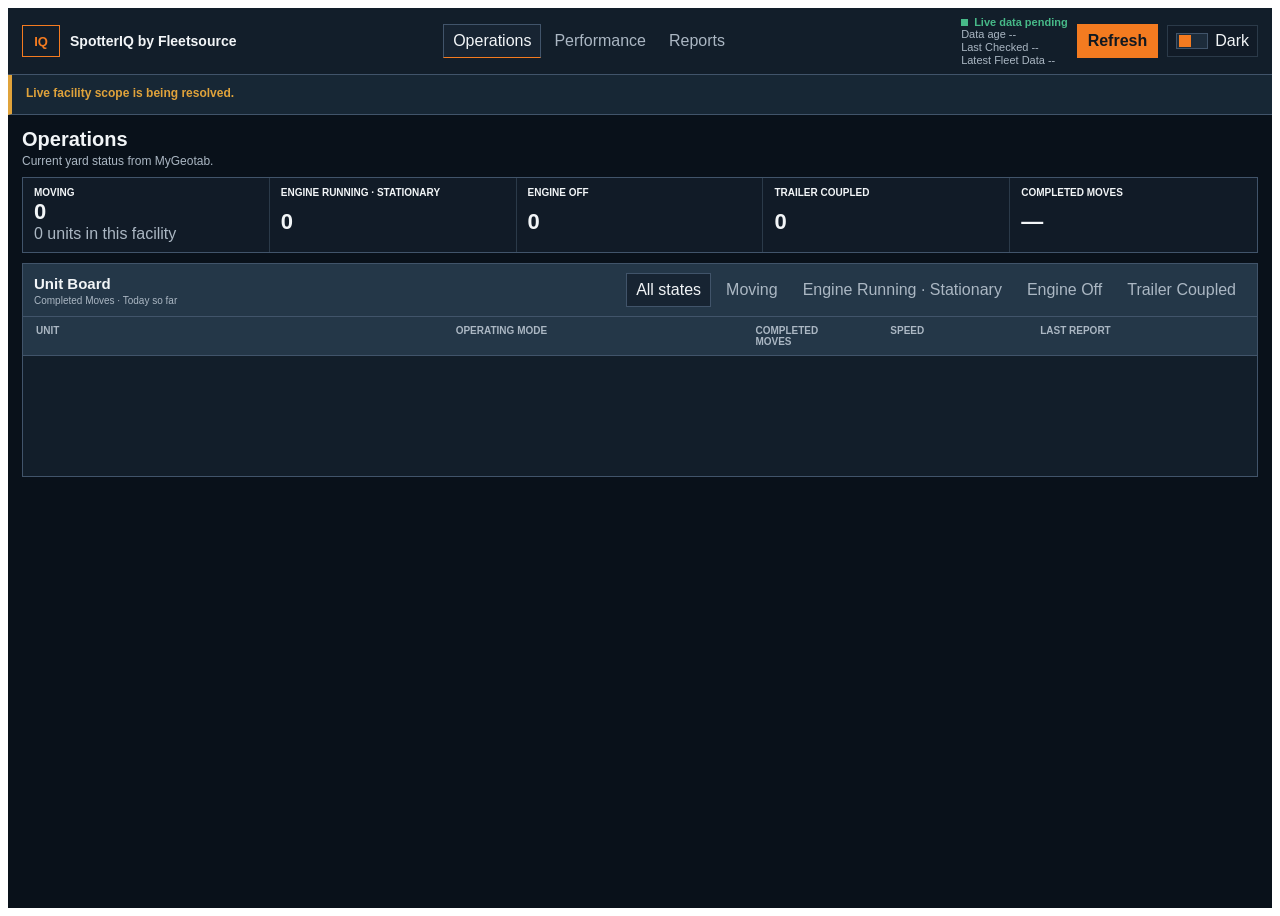
==== indexwo1.html @ 18ecf7e9 "Remove completed compact audit; restore known-good runtime; source 67fa764e5de5a6b7d446ff5fc09381beb" ====
<!DOCTYPE html>
<html lang="en">
<head>
  <meta charset="UTF-8">
  <meta name="viewport" content="width=device-width, initial-scale=1.0">
  <title>SpotterIQ by Fleetsource</title>
  <link rel="stylesheet" href="styles.css?v=4.0.0-report-range1">
</head>
<body>
  <div class="siq-app" data-theme="dark">
    <a class="siq-skip-link" href="#siq-main">Skip to main content</a>

    <header class="siq-workspace-header">
      <div class="siq-command-bar" aria-label="SpotterIQ workspace command bar">
        <div class="siq-brand-block">
          <div class="siq-brand-mark" aria-hidden="true">IQ</div>
          <div class="siq-brand-copy">
            <div class="siq-brand-name">SpotterIQ by Fleetsource</div>
            <div class="siq-brand-context" id="siq-brand-context" hidden>
              <span id="siq-brand-customer-name"></span>
              <span aria-hidden="true">/</span>
              <span id="siq-brand-facility-name"></span>
            </div>
          </div>
        </div>

        <nav class="siq-primary-nav" aria-label="Primary modules">
          <button class="siq-nav-button siq-nav-button--active" type="button" data-module="operations" aria-current="page">Operations</button>
          <button class="siq-nav-button" type="button" data-module="performance">Performance</button>
          <button class="siq-nav-button" type="button" data-module="reports">Reports</button>
          <button class="siq-nav-button siq-nav-button--secondary" type="button" data-module="settings" id="siq-settings-button" hidden>Settings</button>
        </nav>

        <div class="siq-command-actions" aria-label="Fleet freshness and display controls">
          <div class="siq-refresh-cluster">
            <div>
              <div class="siq-refresh-status" id="siq-refresh-status">
                <span class="siq-live-dot" aria-hidden="true"></span>
                <span id="siq-live-label">LIVE fixture</span>
              </div>
              <div class="siq-refresh-meta">
                <span id="siq-data-age">Data age 22s</span>
                <span id="siq-last-checked">Checked 14:16</span>
                <span id="siq-latest-fleet-data">Latest Fleet Data --</span>
              </div>
            </div>
            <button class="siq-button siq-button--primary" type="button" id="siq-refresh-button">Refresh</button>
          </div>

          <button class="siq-theme-toggle" type="button" id="siq-theme-toggle" aria-label="Switch to light theme" aria-pressed="false">
            <span class="siq-theme-toggle__track" aria-hidden="true">
              <span class="siq-theme-toggle__thumb"></span>
            </span>
            <span id="siq-theme-label">Dark</span>
          </button>
        </div>
      </div>

      <section class="siq-fixture-preview" aria-labelledby="siq-fixture-preview-title">
        <div class="siq-fixture-preview__heading">
          <h2 id="siq-fixture-preview-title">Fixture Preview</h2>
          <span>Role and authorization simulation</span>
        </div>
        <div class="siq-access-controls">
          <div class="siq-field siq-field--compact">
            <label for="siq-user-selector">Preview User</label>
            <select id="siq-user-selector" name="previewUser"></select>
          </div>
          <div class="siq-field siq-field--compact" id="siq-customer-selector-wrap" hidden>
            <label for="siq-customer-selector">Customer</label>
            <select id="siq-customer-selector" name="customer"></select>
          </div>
          <div class="siq-field siq-field--compact" id="siq-facility-selector-wrap" hidden>
            <label for="siq-facility-selector">Facility</label>
            <select id="siq-facility-selector" name="facility"></select>
          </div>
          <div class="siq-preview-readonly" id="siq-preview-facility-wrap" hidden>
            <span>Facility</span>
            <strong id="siq-preview-facility-name"></strong>
          </div>
        </div>
      </section>

      <section class="siq-live-scope-controls" id="siq-live-scope-controls" aria-label="SpotterIQ facility scope" hidden>
        <div class="siq-field siq-field--compact" id="siq-live-customer-selector-wrap" hidden>
          <label for="siq-live-customer-selector">Customer</label>
          <select id="siq-live-customer-selector" name="liveCustomer"></select>
        </div>
        <div class="siq-field siq-field--compact" id="siq-live-facility-selector-wrap" hidden>
          <label for="siq-live-facility-selector">Facility</label>
          <select id="siq-live-facility-selector" name="liveFacility"></select>
        </div>
        <p id="siq-live-scope-status" role="status" aria-live="polite"></p>
      </section>

      <section class="siq-facility-context-bar" id="siq-facility-context-bar" aria-labelledby="siq-facility-context-title" hidden>
        <h2 class="siq-visually-hidden" id="siq-facility-context-title">Active facility context</h2>
        <dl class="siq-facility-context-list">
          <div>
            <dt>Customer</dt>
            <dd id="siq-customer-name"></dd>
          </div>
          <div>
            <dt>Facility</dt>
            <dd id="siq-facility-name"></dd>
          </div>
          <div class="siq-facility-context-list__shift">
            <dt>Active Shift</dt>
            <dd>
              <span id="siq-shift-label"></span>
              <span class="siq-facility-context-list__detail" id="siq-shift-range"></span>
            </dd>
          </div>
          <div>
            <dt>Timezone</dt>
            <dd id="siq-context-timezone"></dd>
          </div>
          <div>
            <dt>Authorized Units</dt>
            <dd id="siq-authorized-unit-count"></dd>
          </div>
        </dl>
      </section>

      <div class="siq-facility-context-error" id="siq-facility-context-error" role="status" aria-live="polite" hidden></div>
    </header>

    <main class="siq-main" id="siq-main">
      <section class="siq-module siq-module--active" id="siq-module-operations" data-module-panel="operations" aria-labelledby="siq-operations-title">
        <div class="siq-module-heading">
          <div>
            <h1 class="siq-screen-title" id="siq-operations-title">Operations</h1>
            <p class="siq-screen-note">Current yard status from MyGeotab.</p>
          </div>
          <button class="siq-button" type="button" id="siq-simulate-button">Simulate New Telemetry</button>
        </div>

        <section class="siq-kpi-strip" id="siq-kpi-strip" aria-label="Operations summary">
          <div class="siq-kpi">
            <span class="siq-kpi__label">Moving</span>
            <span class="siq-kpi__value" id="siq-kpi-moving-value">0</span>
            <span class="siq-kpi__detail" id="siq-kpi-unit-detail">0 units in this facility</span>
          </div>
          <div class="siq-kpi">
            <span class="siq-kpi__label">Engine Running · Stationary</span>
            <span class="siq-kpi__value" id="siq-kpi-idling-value">0</span>
          </div>
          <div class="siq-kpi">
            <span class="siq-kpi__label">Engine Off</span>
            <span class="siq-kpi__value" id="siq-kpi-off-value">0</span>
          </div>
          <div class="siq-kpi">
            <span class="siq-kpi__label">Trailer Coupled</span>
            <span class="siq-kpi__value" id="siq-kpi-coupled-value">0</span>
          </div>
          <div class="siq-kpi">
            <span class="siq-kpi__label">Completed Moves</span>
            <span class="siq-kpi__value" id="siq-kpi-completed-value">—</span>
          </div>
        </section>

        <div class="siq-operations-layout">
          <section class="siq-unit-board" aria-labelledby="siq-unit-board-title">
            <div class="siq-board-toolbar">
              <div>
                <h2 class="siq-section-title" id="siq-unit-board-title">Unit Board</h2>
                <span class="siq-board-window" id="siq-operations-window-label">Completed Moves · Today so far</span>
              </div>
              <div class="siq-board-filters" role="group" aria-label="Unit board filters">
                <button class="siq-filter-button siq-filter-button--active" type="button" data-board-filter="all" aria-pressed="true">All states</button>
                <button class="siq-filter-button" type="button" data-board-filter="moving" aria-pressed="false">Moving</button>
                <button class="siq-filter-button" type="button" data-board-filter="idling" aria-pressed="false">Engine Running · Stationary</button>
                <button class="siq-filter-button" type="button" data-board-filter="off" aria-pressed="false">Engine Off</button>
                <button class="siq-filter-button" type="button" data-board-filter="coupled" aria-pressed="false">Trailer Coupled</button>
              </div>
            </div>

            <div class="siq-board-grid" role="table" aria-label="SpotterIQ unit board">
              <div class="siq-board-head" role="row">
                <div role="columnheader">Unit</div>
                <div role="columnheader">Operating Mode</div>
                <div role="columnheader"><span>Completed</span><span>Moves</span></div>
                <div role="columnheader">Speed</div>
                <div role="columnheader">Last Report</div>
              </div>
              <div class="siq-board-body" id="siq-unit-board-body"></div>
            </div>
          </section>

          <aside class="siq-detail-drawer" id="siq-detail-drawer" aria-labelledby="siq-detail-title">
            <div class="siq-detail-drawer__header">
              <span class="siq-selection-marker" aria-hidden="true"></span>
              <div class="siq-detail-drawer__heading">
                <div class="siq-context-label">Unit detail</div>
                <h2 class="siq-detail-title" id="siq-detail-title">Select a unit</h2>
              </div>
              <button class="siq-icon-button" type="button" id="siq-drawer-close" aria-label="Close unit details">x</button>
            </div>
            <div class="siq-detail-content" id="siq-detail-content">
              <p class="siq-empty-detail">Choose a row to inspect current unit state and available activity.</p>
            </div>
          </aside>
        </div>
      </section>

      <section class="siq-module" id="siq-module-performance" data-module-panel="performance" aria-labelledby="siq-performance-title">
        <div class="siq-module-heading">
          <div>
            <h1 class="siq-screen-title" id="siq-performance-title">Performance</h1>
            <p class="siq-screen-note">Operational scorecard and shift-closeout workspace using fixture metrics only.</p>
          </div>
          <span class="siq-demo-flag">Demo content</span>
        </div>

        <form class="siq-scope-bar siq-performance-scope-bar" id="siq-performance-scope-form">
          <div class="siq-field siq-analysis-field">
            <label for="siq-performance-date-range">Date Range</label>
            <select id="siq-performance-date-range" name="dateRange"></select>
            <span class="siq-field-note">Overall reporting period</span>
          </div>
          <div class="siq-field siq-field--shift siq-analysis-field">
            <label for="siq-performance-shift">Shift</label>
            <select id="siq-performance-shift" name="shift"></select>
            <span class="siq-field-note" id="siq-performance-shift-detail">Filters activity within the period</span>
          </div>
          <div class="siq-field siq-analysis-field">
            <label for="siq-performance-compare">Compare To</label>
            <select id="siq-performance-compare" name="compare"></select>
            <span class="siq-field-note">Comparison baseline</span>
          </div>
          <div class="siq-timezone-block siq-analysis-field">
            <span class="siq-analysis-label">Timezone</span>
            <strong class="siq-readonly-value" id="siq-performance-timezone">America/New_York</strong>
            <span class="siq-field-note">Fixture facility setting</span>
          </div>
          <div class="siq-scope-actions siq-analysis-actions">
            <span aria-hidden="true"></span>
            <div class="siq-analysis-actions__buttons">
              <button class="siq-button siq-button--primary" type="submit">Apply</button>
              <button class="siq-button" type="reset">Reset</button>
              <button class="siq-button" type="button" id="siq-performance-export">Export</button>
            </div>
            <span aria-hidden="true"></span>
          </div>
          <div class="siq-custom-range siq-analysis-custom-range" id="siq-performance-custom-range" hidden>
            <div class="siq-field">
              <label for="siq-performance-start-date">Start Date</label>
              <input type="date" id="siq-performance-start-date" name="startDate">
            </div>
            <div class="siq-field">
              <label for="siq-performance-start-time">Start Time</label>
              <input type="time" id="siq-performance-start-time" name="startTime">
            </div>
            <div class="siq-field">
              <label for="siq-performance-end-date">End Date</label>
              <input type="date" id="siq-performance-end-date" name="endDate">
            </div>
            <div class="siq-field">
              <label for="siq-performance-end-time">End Time</label>
              <input type="time" id="siq-performance-end-time" name="endTime">
            </div>
          </div>
        </form>
        <p class="siq-status-message" id="siq-performance-status" aria-live="polite"></p>

        <section class="siq-summary-band siq-facility-summary" id="siq-performance-summary-band" aria-labelledby="siq-shift-summary-title">
          <div class="siq-summary-band__heading">
            <span class="siq-context-label">Facility result</span>
            <h2 class="siq-section-title" id="siq-shift-summary-title">Facility Performance Summary</h2>
            <span class="siq-summary-scope" id="siq-performance-scope-label">Today / Demo Shift A</span>
          </div>
          <div class="siq-summary-metrics" id="siq-summary-metrics"></div>
        </section>
        <p class="siq-summary-notice" id="siq-summary-data-notice" role="status" aria-live="polite" hidden></p>

        <div class="siq-performance-layout" id="siq-performance-layout">
          <section class="siq-performance-ranking" aria-labelledby="siq-unit-ranking-title">
            <div class="siq-section-heading">
              <div>
                <span class="siq-context-label">Fleet comparison</span>
                <h2 class="siq-section-title" id="siq-unit-ranking-title">Unit Performance Ranking</h2>
                <p class="siq-screen-note" id="siq-unit-ranking-context">Attention first / Productive Utilization descending</p>
              </div>
              <span class="siq-section-count" id="siq-scorecard-count">0 authorized fixture units</span>
            </div>
            <div class="siq-performance-table-scroll" tabindex="0" aria-label="Scrollable unit performance ranking">
              <table class="siq-performance-ranking-table">
                <colgroup>
                  <col class="siq-ranking-col--unit">
                  <col class="siq-ranking-col--role">
                  <col class="siq-ranking-col--engine-hours">
                  <col class="siq-ranking-col--completed-moves">
                  <col class="siq-ranking-col--moves-per-hour">
                  <col class="siq-ranking-col--utilization">
                  <col class="siq-ranking-col--idle">
                  <col class="siq-ranking-col--fuel">
                  <col class="siq-ranking-col--top-speed">
                  <col class="siq-ranking-col--time-over-limit">
                  <col class="siq-ranking-col--attention">
                </colgroup>
                <thead>
                  <tr>
                    <th class="siq-ranking-heading--text" scope="col" data-sort-column="unit"><button type="button" data-performance-sort="unit">Unit</button></th>
                    <th class="siq-ranking-heading--text" scope="col" data-sort-column="role"><button type="button" data-performance-sort="role">Role</button></th>
                    <th class="siq-ranking-heading--numeric" scope="col" data-sort-column="engineHours"><button type="button" data-performance-sort="engineHours">Engine Hours</button></th>
                    <th class="siq-ranking-heading--numeric" scope="col" data-sort-column="completedMoves"><button type="button" data-performance-sort="completedMoves">Completed Moves</button></th>
                    <th class="siq-ranking-heading--numeric" scope="col" data-sort-column="movesPerEngineHour"><button type="button" data-performance-sort="movesPerEngineHour">Moves / Engine Hour</button></th>
                    <th class="siq-ranking-heading--numeric" scope="col" data-sort-column="productiveUtilization"><button type="button" data-performance-sort="productiveUtilization">Productive Utilization</button></th>
                    <th class="siq-ranking-heading--numeric" scope="col" data-sort-column="idleTime"><button type="button" data-performance-sort="idleTime">Idle Time</button></th>
                    <th class="siq-ranking-heading--numeric" scope="col" data-sort-column="fuelPerMove"><button type="button" data-performance-sort="fuelPerMove">Fuel / Move</button></th>
                    <th class="siq-ranking-heading--numeric" scope="col" data-sort-column="topSpeed"><button type="button" data-performance-sort="topSpeed">Top Speed</button></th>
                    <th class="siq-ranking-heading--numeric" scope="col" data-sort-column="timeOverLimit"><button type="button" data-performance-sort="timeOverLimit">Time Over Limit</button></th>
                    <th class="siq-ranking-heading--text" scope="col" data-sort-column="attention" aria-sort="descending"><button type="button" data-performance-sort="attention">Attention</button></th>
                  </tr>
                </thead>
                <tbody id="siq-performance-score-body"></tbody>
              </table>
            </div>
          </section>

          <section class="siq-performance-detail" id="siq-performance-detail" aria-labelledby="siq-performance-detail-title">
            <div class="siq-performance-detail__header">
              <span class="siq-selection-marker" aria-hidden="true"></span>
              <div>
                <div class="siq-context-label">Unit Analysis</div>
                <h2 class="siq-detail-title" id="siq-performance-detail-title">Select a unit</h2>
                <p class="siq-performance-detail__scope" id="siq-performance-detail-scope">Select an authorized unit</p>
                <div class="siq-performance-capabilities" id="siq-performance-detail-availability" aria-label="Performance capability availability"></div>
              </div>
            </div>
            <div class="siq-performance-detail__body" id="siq-performance-detail-content">
              <div class="siq-selected-analysis-upper">
                <section class="siq-analysis-panel siq-time-distribution" aria-labelledby="siq-time-distribution-title">
                  <div class="siq-analysis-panel__heading">
                    <div>
                      <span class="siq-context-label">Operating composition</span>
                      <h3 class="siq-mini-title" id="siq-time-distribution-title">Time Distribution</h3>
                    </div>
                  </div>
                  <div class="siq-donut-layout">
                    <div class="siq-donut-chart" id="siq-performance-donut-chart"></div>
                    <div class="siq-donut-legend" id="siq-performance-donut-legend"></div>
                  </div>
                  <p class="siq-chart-summary" id="siq-performance-donut-summary"></p>
                </section>

                <section class="siq-analysis-panel" aria-labelledby="siq-unit-facility-title">
                  <div class="siq-analysis-panel__heading">
                    <div>
                      <span class="siq-context-label">Unit context</span>
                      <h3 class="siq-mini-title" id="siq-unit-facility-title">Unit vs Facility</h3>
                    </div>
                  </div>
                  <div class="siq-unit-comparison" id="siq-unit-facility-comparison"></div>
                </section>
              </div>

              <section class="siq-analysis-panel siq-findings-panel" aria-labelledby="siq-observations-title">
                <div class="siq-analysis-panel__heading">
                  <div>
                    <span class="siq-context-label">Deterministic findings</span>
                    <h3 class="siq-mini-title" id="siq-observations-title">Operational Observations and Exceptions</h3>
                  </div>
                </div>
                <div class="siq-observation-groups" id="siq-performance-observations"></div>
              </section>

              <section class="siq-analysis-panel siq-trend-panel" aria-labelledby="siq-performance-trend-title">
                <div class="siq-analysis-panel__heading siq-trend-heading">
                  <div>
                    <span class="siq-context-label">Change over time</span>
                    <h3 class="siq-mini-title" id="siq-performance-trend-title">Performance Trend</h3>
                  </div>
                  <div class="siq-field siq-field--compact siq-trend-selector">
                    <label for="siq-performance-trend-metric">Metric</label>
                    <select id="siq-performance-trend-metric">
                      <option value="movesPerEngineHour">Moves / Engine Hour</option>
                      <option value="productiveUtilization">Productive Utilization</option>
                      <option value="fuelPerMove">Fuel / Move</option>
                      <option value="idleTime">Idle Time</option>
                      <option value="timeOverLimit">Time Over Speed Limit</option>
                      <option value="engineHours">Engine Hours per Period</option>
                    </select>
                  </div>
                </div>
                <div class="siq-trend-chart" id="siq-performance-trend-chart"></div>
                <p class="siq-chart-summary" id="siq-performance-trend-summary"></p>
              </section>
            </div>
          </section>
        </div>
      </section>

      <section class="siq-module" id="siq-module-reports" data-module-panel="reports" aria-labelledby="siq-reports-title">
        <div class="siq-module-heading">
          <div>
            <h1 class="siq-screen-title" id="siq-reports-title">Reports</h1>
            <p class="siq-screen-note">Choose a report and scope, then review the fixture preview.</p>
          </div>
          <span class="siq-demo-flag">Demo content</span>
        </div>

        <form class="siq-report-command-bar" id="siq-report-form" aria-label="Report commands">
          <div class="siq-report-command-field siq-report-command-field--report">
            <label for="siq-report-selector">Report</label>
            <select id="siq-report-selector" name="report"></select>
          </div>

          <div class="siq-report-command-field">
            <label for="siq-report-date-range">Date Range</label>
            <select id="siq-report-date-range" name="dateRange"></select>
          </div>

          <div class="siq-report-command-field">
            <label for="siq-report-shift">Shift</label>
            <select id="siq-report-shift" name="shift"></select>
            <span id="siq-report-shift-detail" hidden></span>
          </div>

          <div class="siq-report-command-field">
            <label for="siq-report-unit-mode">Units</label>
            <select id="siq-report-unit-mode" name="unitMode">
              <option value="all" selected>All Authorized Units</option>
              <option value="selected">Selected Units</option>
            </select>
          </div>

          <div class="siq-report-command-field">
            <label for="siq-report-format">Format</label>
            <select id="siq-report-format" name="outputFormat"></select>
          </div>

          <div class="siq-report-command-action">
            <button class="siq-button siq-button--primary" type="button" id="siq-generate-report">Generate Report</button>
          </div>

          <div class="siq-custom-range siq-custom-range--report" id="siq-report-custom-range" hidden>
            <div class="siq-field">
              <label for="siq-report-start-date">Start Date</label>
              <input type="date" id="siq-report-start-date" name="startDate">
            </div>
            <div class="siq-field">
              <label for="siq-report-start-time">Start Time</label>
              <input type="time" id="siq-report-start-time" name="startTime">
            </div>
            <div class="siq-field">
              <label for="siq-report-end-date">End Date</label>
              <input type="date" id="siq-report-end-date" name="endDate">
            </div>
            <div class="siq-field">
              <label for="siq-report-end-time">End Time</label>
              <input type="time" id="siq-report-end-time" name="endTime">
            </div>
          </div>

          <fieldset class="siq-unit-choices" id="siq-report-unit-choices" hidden>
            <legend>Selected fixture units</legend>
          </fieldset>

          <div class="siq-report-command-field siq-report-command-field--comparison"
            id="siq-report-comparison-wrap">
            <label for="siq-report-comparison">Comparison</label>
            <select id="siq-report-comparison" name="comparison"></select>
          </div>
        </form>

        <p class="siq-report-description" id="siq-report-description"></p>

        <div class="siq-report-scope-line" aria-label="Current report scope">
          <span class="siq-context-label">Scope</span>
          <strong id="siq-report-scope-summary"></strong>
        </div>

        <details class="siq-report-scope-details" id="siq-report-scope-details">
          <summary>Scope details</summary>
          <dl class="siq-scope-preview" id="siq-scope-preview">
            <div><dt>Customer</dt><dd id="siq-preview-customer"></dd></div>
            <div><dt>Facility</dt><dd id="siq-preview-facility"></dd></div>
            <div><dt>Timezone</dt><dd id="siq-preview-timezone"></dd></div>
            <div><dt>Exact Start</dt><dd id="siq-preview-start"></dd></div>
            <div><dt>Exact End</dt><dd id="siq-preview-end"></dd></div>
            <div><dt>Shift Hours</dt><dd id="siq-preview-shift-hours"></dd></div>
            <div><dt>Crosses Midnight</dt><dd id="siq-preview-overnight"></dd></div>
            <div><dt>Authorized Units</dt><dd id="siq-preview-units"></dd></div>
            <div><dt>Output Format</dt><dd id="siq-preview-format"></dd></div>
            <div id="siq-preview-comparison-row"><dt>Comparison</dt><dd id="siq-preview-comparison"></dd></div>
          </dl>
        </details>

        <section class="siq-report-preview siq-report-full-preview"
          id="siq-report-preview"
          data-report-preview="full-width"
          aria-label="Selected report preview"></section>

        <p class="siq-status-message siq-report-status"
          id="siq-report-status"
          aria-live="polite"
          hidden></p>
      </section>

      <section class="siq-module" id="siq-module-settings" data-module-panel="settings" aria-labelledby="siq-settings-title">
        <div class="siq-module-heading">
          <div>
            <h1 class="siq-screen-title" id="siq-settings-title">Settings</h1>
            <p class="siq-screen-note">Administrator-only placeholder. Configuration editing remains deferred.</p>
          </div>
          <span class="siq-demo-flag">Placeholder</span>
        </div>
        <section class="siq-settings-placeholder" aria-label="Settings placeholder">
          <h2 class="siq-section-title">Facility Configuration</h2>
          <p class="siq-screen-note">Customer, facility, enrollment, thresholds, diagnostics, and report-branding editing are not active in this fixture session.</p>
        </section>
      </section>
    </main>
  </div>

  <script src="core/runtime-data-boundary.js"></script>
  <script src="core/configuration.js"></script>
  <script src="core/addin-identity.js"></script>
  <script src="core/diagnostic-channels.js"></script>
  <script src="core/engine-hours-report.js?v=4.0.0-calculated-meter1"></script>
  <script src="core/asset-identity.js"></script>
  <script src="core/asset-assignments.js"></script>
  <script src="core/historical-entitlement.js"></script>
  <script src="core/speed-evidence.js?v=4.0.0-towing1"></script>
  <script src="core/driver-attribution.js?v=4.0.0-driver-session1"></script>
  <script src="core/management-reports.js?v=4.0.0-towing1"></script>
  <script src="core/powertrain-faults.js"></script>
  <script src="core/group-reconciliation.js"></script>
  <script src="core/engine-hours.js"></script>
  <script src="core/usage-billing.js"></script>
  <script src="core/staging-log.js"></script>
  <script src="core/authorization.js"></script>
  <script src="core/selectors.js?v=4.0.0-driver2"></script>
  <script src="core/performance.js"></script>
  <script src="core/timezone.js"></script>
  <script src="core/shifts.js"></script>
  <script src="core/telemetry.js"></script>
  <script src="core/operational-states.js?v=4.0.0-ignition-authority1"></script>
  <script src="core/intervals.js"></script>
  <script src="core/timeline.js?v=4.0.0-state-continuity2"></script>
  <script src="core/shift-performance.js?v=4.0.0-towing1"></script>
  <script src="core/move-state-machine.js"></script>
  <script src="core/moves.js"></script>
  <script src="core/move-summaries.js"></script>
  <script src="core/speed-events.js"></script>
  <script src="core/speed-policies.js"></script>
  <script src="adapters/mygeotab-normalization.js?v=4.0.0-engine-hours1"></script>
  <script src="adapters/mygeotab-client.js?v=4.0.0-driver2"></script>
  <script src="adapters/mygeotab-driver-events.js?v=4.0.0-driver-session1"></script>
  <script src="adapters/mygeotab-faults.js"></script>
  <script src="adapters/mygeotab-diagnostics.js"></script>
  <script src="core/facility-config.js"></script>
  <script src="core/asset-profile-config.js"></script>
  <script src="adapters/mygeotab-configuration.js"></script>
  <script src="adapters/addin-data-config.js?v=4.0.0-scope1"></script>
  <script src="adapters/mygeotab-operations.js?v=4.0.0-towing2"></script>
  <script src="adapters/mygeotab-performance.js?v=4.0.0-towing1"></script>
  <script src="controllers/operations-controller.js?v=4.0.0-operations-moves1"></script>
  <script src="controllers/performance-controller.js?v=4.0.0-state-continuity2"></script>
  <script src="controllers/reports-controller.js?v=4.0.0-report-range1"></script>
  <script src="views/operations-view.js?v=4.0.0-operations-moves2"></script>
  <script src="views/performance-view.js?v=4.0.0-cumulative-idle1"></script>
  <script src="views/reports-view.js?v=4.0.0-report-range1"></script>
  <script src="views/commissioning-diagnostics.js"></script>
  <script src="app.js?v=4.0.0-report-range1"></script>
  <script src="mygeotab-entry.js?v=4.0.0-operations-moves1"></script>
</body>
</html>
---- styles.css ----
.siq-app,
.siq-app * {
  box-sizing: border-box;
}

.siq-app [hidden] {
  display: none !important;
}

.siq-app {
  --siq-bg: #09111a;
  --siq-bg-strong: #060d15;
  --siq-panel: #111b27;
  --siq-panel-2: #172432;
  --siq-panel-3: #1d2c3b;
  --siq-panel-header: #0d1722;
  --siq-surface-level-0: #09111a;
  --siq-surface-level-1: #121e2a;
  --siq-surface-level-2: #192837;
  --siq-surface-level-3: #243748;
  --siq-surface-command: #0f1a25;
  --siq-surface-workspace: #142230;
  --siq-surface-control: #1b2b3a;
  --siq-surface-table-body: #101c27;
  --siq-surface-table-alt: #152432;
  --siq-surface-total: #263747;
  --siq-surface-status: #172735;
  --siq-line-subtle: #233241;
  --siq-hover: #202f3e;
  --siq-selected: #3b4148;
  --siq-selected-outline: #bd642d;
  --siq-line: #2b3a49;
  --siq-line-strong: #41546a;
  --siq-text: #f2f5f7;
  --siq-muted: #abb7c3;
  --siq-muted-2: #7e8c9b;
  --siq-accent: #f47b20;
  --siq-accent-strong: #ff963f;
  --siq-focus: #7ec8ed;
  --siq-good: #47b988;
  --siq-warn: #e0a33b;
  --siq-bad: #e06d65;
  --siq-info: #62abd5;
  --siq-unknown: #8c98a5;
  color-scheme: dark;
  font-family: Arial, Helvetica, sans-serif;
  min-height: 100vh;
  background: var(--siq-surface-level-0);
  color: var(--siq-text);
}

.siq-app[data-theme="light"] {
  --siq-bg: #e8edf0;
  --siq-bg-strong: #dbe2e7;
  --siq-panel: #f9faf9;
  --siq-panel-2: #eff3f4;
  --siq-panel-3: #e3eaee;
  --siq-panel-header: #d5dee4;
  --siq-surface-level-0: #e8edf0;
  --siq-surface-level-1: #f9faf9;
  --siq-surface-level-2: #eff3f4;
  --siq-surface-level-3: #d5dee4;
  --siq-surface-command: #f9faf9;
  --siq-surface-workspace: #f9faf9;
  --siq-surface-control: #eff3f4;
  --siq-surface-table-body: #f9faf9;
  --siq-surface-table-alt: #eff3f4;
  --siq-surface-total: #e3eaee;
  --siq-surface-status: #eff3f4;
  --siq-line-subtle: #d8e0e5;
  --siq-hover: #e4ebee;
  --siq-selected: #ffdbc2;
  --siq-selected-outline: #274763;
  --siq-line: #c3cdd5;
  --siq-line-strong: #99aab8;
  --siq-text: #102234;
  --siq-muted: #526273;
  --siq-muted-2: #6d7c89;
  --siq-accent: #d75d13;
  --siq-accent-strong: #b84d0d;
  --siq-focus: #176f9f;
  --siq-good: #187855;
  --siq-warn: #8a6418;
  --siq-bad: #ae3f38;
  --siq-info: #276f9d;
  --siq-unknown: #65717c;
  color-scheme: light;
}

.siq-skip-link {
  position: absolute;
  left: 12px;
  top: -60px;
  z-index: 20;
  padding: 8px 10px;
  background: var(--siq-accent);
  color: #111;
}

.siq-skip-link:focus {
  top: 12px;
}

.siq-workspace-header {
  background: var(--siq-surface-level-0);
}

.siq-command-bar {
  position: sticky;
  top: 0;
  z-index: 10;
  display: grid;
  grid-template-columns: minmax(220px, 1fr) minmax(310px, auto) minmax(300px, 1fr);
  gap: 14px;
  align-items: center;
  min-height: 58px;
  padding: 8px 14px;
  background: var(--siq-surface-level-1);
  border-bottom: 1px solid var(--siq-line-strong);
}

.siq-app[data-theme="light"] .siq-command-bar {
  background: #d7e0e5;
  border-bottom-color: #8fa1af;
}

.siq-brand-block,
.siq-access-controls,
.siq-primary-nav,
.siq-command-actions,
.siq-refresh-cluster,
.siq-theme-toggle,
.siq-board-toolbar,
.siq-module-heading,
.siq-detail-drawer__header,
.siq-section-heading {
  display: flex;
  align-items: center;
}

.siq-brand-block {
  gap: 10px;
  min-width: 0;
}

.siq-brand-copy {
  min-width: 0;
}

.siq-brand-mark {
  display: grid;
  width: 38px;
  height: 32px;
  flex: 0 0 38px;
  place-items: center;
  border: 1px solid var(--siq-accent);
  color: var(--siq-accent);
  font-size: 13px;
  font-weight: 800;
  letter-spacing: 0;
}

.siq-brand-name {
  overflow: hidden;
  color: var(--siq-text);
  font-size: 14px;
  font-weight: 800;
  text-overflow: ellipsis;
  white-space: nowrap;
}

.siq-brand-context,
.siq-context-label,
.siq-context-subvalue,
.siq-refresh-meta,
.siq-screen-note,
.siq-board-subtitle,
.siq-kpi__detail,
.siq-state-duration,
.siq-field-note,
.siq-timezone-block span,
.siq-section-count,
.siq-summary-scope,
.siq-choice-note,
.siq-detail-scope span:last-child {
  color: var(--siq-muted);
}

.siq-brand-context {
  display: flex;
  gap: 6px;
  min-width: 0;
  font-size: 12px;
}

.siq-primary-nav {
  gap: 3px;
  min-width: 0;
  justify-self: center;
}

.siq-command-actions {
  gap: 9px;
  min-width: 0;
  justify-self: end;
}

.siq-access-controls {
  gap: 8px;
  min-width: 0;
}

.siq-field--compact {
  min-width: 138px;
}

.siq-field--compact label {
  font-size: 9px;
}

.siq-field--compact select {
  min-height: 28px;
  font-size: 11px;
}

.siq-nav-button,
.siq-button,
.siq-filter-button,
.siq-admin-link,
.siq-theme-toggle,
.siq-icon-button,
.siq-unit-row,
.siq-performance-unit-entry,
.siq-app input,
.siq-app select {
  font: inherit;
}

.siq-nav-button,
.siq-filter-button,
.siq-admin-link {
  border: 1px solid transparent;
  background: transparent;
  color: var(--siq-muted);
  padding: 7px 9px;
  cursor: pointer;
}

.siq-nav-button:hover,
.siq-filter-button:hover {
  background: var(--siq-hover);
  color: var(--siq-text);
}

.siq-nav-button--active,
.siq-filter-button--active {
  border-color: var(--siq-line-strong);
  background: var(--siq-panel-2);
  color: var(--siq-text);
}

.siq-nav-button--active {
  border-bottom-color: var(--siq-accent);
}

.siq-nav-button--secondary {
  margin-left: 4px;
  border-left-color: var(--siq-line);
  color: var(--siq-muted-2);
}

.siq-nav-button--secondary.siq-nav-button--active {
  border-color: var(--siq-line-strong);
  border-bottom-color: var(--siq-accent);
  color: var(--siq-text);
}

.siq-context-label,
.siq-kpi__label,
.siq-summary-metric__label {
  font-size: 10px;
  font-weight: 800;
  text-transform: uppercase;
}

.siq-context-value {
  font-size: 13px;
  font-weight: 800;
}

.siq-context-subvalue,
.siq-refresh-meta {
  font-size: 11px;
}

.siq-refresh-cluster {
  gap: 9px;
  justify-content: end;
}

.siq-refresh-status {
  display: flex;
  gap: 6px;
  align-items: center;
  color: var(--siq-good);
  font-size: 11px;
  font-weight: 800;
}

.siq-live-dot {
  width: 7px;
  height: 7px;
  background: var(--siq-good);
}

.siq-refresh-meta {
  display: grid;
  gap: 1px;
}

.siq-fixture-preview {
  display: grid;
  grid-template-columns: minmax(178px, 0.35fr) minmax(0, 1.65fr);
  gap: 16px;
  align-items: center;
  min-height: 48px;
  padding: 6px 14px;
  background: var(--siq-surface-level-3);
  border-bottom: 1px dashed var(--siq-line-strong);
}

.siq-app[data-theme="light"] .siq-fixture-preview {
  background: #e5eaed;
}

.siq-fixture-preview__heading {
  min-width: 0;
}

.siq-fixture-preview__heading h2 {
  margin: 0;
  color: var(--siq-accent);
  font-size: 10px;
  letter-spacing: 0;
  text-transform: uppercase;
}

.siq-fixture-preview__heading span {
  display: block;
  margin-top: 2px;
  color: var(--siq-muted);
  font-size: 10px;
}

.siq-preview-readonly {
  display: grid;
  gap: 3px;
  min-width: 180px;
  padding: 0 8px;
  border-left: 2px solid var(--siq-line-strong);
}

.siq-preview-readonly span,
.siq-facility-context-list dt {
  color: var(--siq-muted);
  font-size: 9px;
  font-weight: 800;
  text-transform: uppercase;
}

.siq-preview-readonly strong {
  overflow: hidden;
  font-size: 11px;
  text-overflow: ellipsis;
  white-space: nowrap;
}

.siq-facility-context-bar {
  min-height: 52px;
  padding: 0 14px;
  background: var(--siq-surface-level-1);
  border-bottom: 1px solid var(--siq-line-strong);
}

.siq-facility-context-list {
  display: grid;
  grid-template-columns: minmax(170px, 1.2fr) minmax(150px, 1fr) minmax(230px, 1.45fr) minmax(145px, 0.9fr) minmax(110px, 0.55fr);
  margin: 0;
}

.siq-facility-context-list > div {
  display: grid;
  align-content: center;
  gap: 3px;
  min-width: 0;
  min-height: 51px;
  padding: 7px 12px;
  border-right: 1px solid var(--siq-line);
}

.siq-facility-context-list > div:first-child {
  padding-left: 0;
}

.siq-facility-context-list > div:last-child {
  border-right: 0;
}

.siq-facility-context-list dd {
  min-width: 0;
  margin: 0;
  overflow-wrap: anywhere;
  font-size: 12px;
  font-weight: 800;
}

.siq-facility-context-list__shift dd {
  display: flex;
  gap: 5px;
  align-items: baseline;
  flex-wrap: wrap;
}

.siq-facility-context-list__detail {
  color: var(--siq-muted);
  font-size: 11px;
  font-weight: 400;
}

.siq-facility-context-list__detail::before {
  content: "\00b7";
  margin-right: 5px;
}

.siq-facility-context-error {
  min-height: 40px;
  padding: 11px 14px;
  background: var(--siq-surface-status);
  border-bottom: 1px solid var(--siq-line-strong);
  border-left: 4px solid var(--siq-warn);
  color: var(--siq-warn);
  font-size: 12px;
  font-weight: 800;
}

.siq-visually-hidden {
  position: absolute;
  width: 1px;
  height: 1px;
  padding: 0;
  margin: -1px;
  overflow: hidden;
  clip: rect(0, 0, 0, 0);
  white-space: nowrap;
  border: 0;
}

.siq-button {
  min-height: 32px;
  border: 1px solid var(--siq-line-strong);
  background: var(--siq-surface-control);
  color: var(--siq-text);
  padding: 7px 10px;
  cursor: pointer;
}

.siq-button:hover:not(:disabled) {
  background: var(--siq-hover);
}

.siq-button--primary {
  border-color: var(--siq-accent);
  background: var(--siq-accent);
  color: #111820;
  font-weight: 800;
}

.siq-button--primary:hover:not(:disabled) {
  background: var(--siq-accent-strong);
}

.siq-button--wide {
  width: 100%;
  margin-top: 12px;
}

.siq-button:disabled {
  cursor: not-allowed;
  opacity: 0.58;
}

.siq-theme-toggle {
  gap: 7px;
  min-height: 32px;
  border: 1px solid var(--siq-line);
  background: var(--siq-panel);
  color: var(--siq-text);
  padding: 6px 8px;
  cursor: pointer;
}

.siq-theme-toggle__track {
  position: relative;
  width: 32px;
  height: 16px;
  background: var(--siq-panel-3);
  border: 1px solid var(--siq-line-strong);
}

.siq-theme-toggle__thumb {
  position: absolute;
  top: 1px;
  left: 2px;
  width: 12px;
  height: 12px;
  background: var(--siq-accent);
}

.siq-app[data-theme="light"] .siq-theme-toggle__thumb {
  left: 17px;
}

.siq-main {
  padding: 12px 14px 24px;
}

.siq-module {
  display: none;
}

.siq-module--active {
  display: block;
}

.siq-module-heading {
  justify-content: space-between;
  gap: 14px;
  min-height: 42px;
  margin-bottom: 8px;
}

.siq-screen-title,
.siq-section-title,
.siq-detail-title,
.siq-mini-title {
  margin: 0;
  letter-spacing: 0;
}

.siq-screen-title {
  font-size: 20px;
}

.siq-section-title,
.siq-detail-title {
  font-size: 15px;
}

.siq-mini-title {
  font-size: 13px;
}

.siq-screen-note,
.siq-board-subtitle {
  margin: 3px 0 0;
  font-size: 12px;
}

.siq-demo-flag {
  border-left: 3px solid var(--siq-accent);
  background: var(--siq-panel-2);
  color: var(--siq-muted);
  padding: 5px 7px;
  font-size: 11px;
  font-weight: 800;
  text-transform: uppercase;
}

.siq-kpi-strip {
  display: grid;
  grid-template-columns: repeat(5, minmax(120px, 1fr));
  margin-bottom: 10px;
  border: 1px solid var(--siq-line-strong);
  background: var(--siq-panel);
}

.siq-kpi {
  display: grid;
  gap: 2px;
  min-width: 0;
  padding: 9px 11px;
  border-right: 1px solid var(--siq-line);
}

.siq-kpi:last-child {
  border-right: 0;
}

.siq-kpi__value {
  font-size: 22px;
  line-height: 1.05;
  font-weight: 800;
  font-variant-numeric: tabular-nums;
}

.siq-kpi--warn .siq-kpi__value {
  color: var(--siq-warn);
}

.siq-kpi--alert .siq-kpi__value {
  color: var(--siq-bad);
}

.siq-operations-layout {
  display: grid;
  grid-template-columns: minmax(0, 1fr);
  gap: 10px;
  align-items: start;
}

.siq-unit-board,
.siq-detail-drawer,
.siq-summary-band,
.siq-unit-selector,
.siq-performance-detail,
.siq-report-command-bar,
.siq-report-scope-details,
.siq-report-full-preview,
.siq-settings-placeholder {
  background: var(--siq-surface-level-1);
  border: 1px solid var(--siq-line-strong);
}

.siq-report-command-bar {
  background: var(--siq-surface-command);
}

.siq-report-full-preview {
  background: var(--siq-surface-workspace);
}

.siq-report-scope-details {
  background: var(--siq-surface-level-2);
}

.siq-board-toolbar {
  justify-content: space-between;
  gap: 12px;
  min-height: 52px;
  padding: 9px 11px;
  background: var(--siq-surface-level-3);
  border-bottom: 1px solid var(--siq-line-strong);
}

.siq-board-filters {
  display: flex;
  gap: 5px;
  flex-wrap: wrap;
}

.siq-board-grid {
  overflow-x: visible;
}

.siq-live-scope-controls {
  display: flex;
  gap: 10px;
  align-items: end;
  min-height: 48px;
  padding: 6px 14px;
  background: var(--siq-surface-level-2);
  border-bottom: 1px solid var(--siq-line-strong);
}

.siq-live-scope-controls[hidden] {
  display: none;
}

.siq-live-scope-controls .siq-field {
  min-width: 210px;
  max-width: 320px;
}

.siq-live-scope-controls p {
  align-self: center;
  margin: 0 0 2px;
  color: var(--siq-muted);
  font-size: 11px;
}

.siq-board-head,
.siq-unit-row {
  display: grid;
  grid-template-columns:
    minmax(170px, 1.4fr)
    minmax(145px, 1fr)
    minmax(72px, 0.45fr)
    minmax(72px, 0.5fr)
    minmax(112px, 0.75fr);
  min-width: 0;
  align-items: stretch;
}

.siq-board-head {
  position: sticky;
  top: 0;
  z-index: 2;
  padding-left: 5px;
  background: var(--siq-surface-level-3);
  border-bottom: 1px solid var(--siq-line-strong);
  color: var(--siq-muted);
  font-size: 10px;
  font-weight: 800;
  text-transform: uppercase;
}

.siq-board-head > div {
  padding: 8px;
}

.siq-board-head > div {
  text-align: left;
}

.siq-board-head > div span,
.siq-board-window {
  display: block;
}

.siq-board-window {
  margin-top: 3px;
  color: var(--siq-muted);
  font-size: 10px;
}

.siq-board-body {
  min-height: 120px;
}

.siq-empty-state {
  display: grid;
  gap: 5px;
  padding: 18px;
  color: var(--siq-muted);
}

.siq-empty-state strong {
  color: var(--siq-text);
}

.siq-operations-layout--drawer-open {
  grid-template-columns: minmax(620px, 1fr) minmax(300px, 360px);
}

.siq-historical-empty-state {
  min-height: 190px;
  align-content: center;
  justify-items: start;
  border: 1px solid var(--siq-line-strong);
  border-left: 4px solid var(--siq-info);
  background: var(--siq-surface-level-1);
}

.siq-unit-row {
  position: relative;
  width: 100%;
  min-height: 54px;
  padding: 0;
  border: 0;
  border-left: 5px solid transparent;
  border-bottom: 1px solid var(--siq-line-subtle);
  background: var(--siq-surface-table-body);
  color: var(--siq-text);
  text-align: left;
  cursor: pointer;
}

.siq-unit-row:nth-child(even) {
  background: var(--siq-surface-table-alt);
}

.siq-unit-row:hover {
  background: var(--siq-hover);
}

.siq-unit-row--selected,
.siq-unit-row--selected:hover {
  z-index: 1;
  border-left-color: var(--siq-accent);
  outline: 1px solid var(--siq-selected-outline);
  outline-offset: -1px;
  background: var(--siq-selected);
}

.siq-app[data-theme="light"] .siq-unit-row--selected,
.siq-app[data-theme="light"] .siq-unit-row--selected:hover {
  border-bottom-color: #d7a37e;
}

.siq-unit-row > span {
  display: flex;
  align-items: center;
  min-width: 0;
  min-height: 49px;
  padding: 8px;
  border-right: 1px solid color-mix(in srgb, var(--siq-line) 72%, transparent);
}

.siq-unit-row > span:last-child {
  border-right: 0;
}

.siq-unit-row__secondary {
  grid-column: 1 / -1;
  display: flex !important;
  min-height: 30px !important;
  gap: 8px 18px;
  flex-wrap: wrap;
  padding: 5px 8px 6px !important;
  border-top: 1px solid color-mix(in srgb, var(--siq-line) 58%, transparent);
  border-right: 0 !important;
  background: color-mix(in srgb, var(--siq-surface-table-alt) 45%, transparent);
}

.siq-secondary-metric {
  display: inline-flex;
  gap: 5px;
  align-items: baseline;
  color: var(--siq-text);
  font-size: 11px;
  font-variant-numeric: tabular-nums;
}

.siq-secondary-metric__label {
  color: var(--siq-muted);
  font-size: 9px;
  font-weight: 800;
  letter-spacing: 0.04em;
  text-transform: uppercase;
}

.siq-fault-indicator {
  align-self: center;
  width: 8px;
  height: 8px;
  border-radius: 999px;
}

.siq-fault-indicator--active {
  background: var(--siq-bad);
}

.siq-fault-indicator--clear {
  background: var(--siq-muted);
}

.siq-report-cell {
  display: grid !important;
  grid-template-columns: auto 1fr;
  gap: 1px 6px;
  align-content: center;
}

.siq-report-cell small {
  grid-column: 2;
  color: var(--siq-warn);
  font-size: 10px;
  font-weight: 800;
}

.siq-freshness-dot {
  width: 7px;
  height: 7px;
  border-radius: 999px;
  background: var(--siq-muted);
}

.siq-freshness-dot--current {
  background: var(--siq-good);
}

.siq-freshness-dot--delayed,
.siq-freshness-dot--stale {
  background: var(--siq-warn);
}

.siq-freshness-dot--not_communicating,
.siq-freshness-dot--offline_7_plus {
  background: var(--siq-bad);
}

.siq-unit-row > .siq-unit-row__unit {
  display: grid;
  grid-auto-flow: row;
  align-content: center;
  justify-items: start;
  overflow: hidden;
  white-space: normal;
}

.siq-unit-row__unit strong,
.siq-usage-unit {
  overflow-wrap: anywhere;
  word-break: normal;
  white-space: normal;
}

.siq-unit-row__unit-line {
  display: flex;
  min-width: 0;
  align-items: center;
}

.siq-unit-row__unit strong {
  display: -webkit-box;
  min-width: 0;
  overflow: hidden;
  line-height: 1.3;
  -webkit-box-orient: vertical;
  -webkit-line-clamp: 2;
}

.siq-unit-row__native-name {
  margin-top: 3px;
  overflow: hidden;
  color: var(--siq-muted);
  font-size: 10px;
  line-height: 1.25;
  text-overflow: ellipsis;
  white-space: nowrap;
}

.siq-unit-row__driver {
  display: flex;
  width: 100%;
  min-width: 0;
  margin-top: 2px;
  gap: 4px;
  align-items: baseline;
  overflow: hidden;
  font-size: 11px;
  line-height: 1.2;
  white-space: nowrap;
}

.siq-unit-row__driver-label {
  flex: none;
  color: var(--siq-muted);
}

.siq-unit-row__driver-value {
  min-width: 0;
  overflow: hidden;
  color: var(--siq-text);
  text-overflow: ellipsis;
  white-space: nowrap;
}

.siq-unit-row__driver-value--unassigned {
  color: var(--siq-muted);
  font-style: italic;
}

.siq-role-cell,
.siq-status-cell {
  line-height: 1.25;
}

.siq-report-preview {
  width: 100%;
  margin-top: 6px;
  padding: 10px;
}

.siq-report-preview-heading {
  margin-bottom: 7px;
}

.siq-report-preview-heading .siq-section-title {
  margin-top: 3px;
  font-size: 18px;
}

.siq-monthly-usage-scroll {
  width: 100%;
  overflow-x: auto;
  border: 1px solid var(--siq-line-strong);
}

.siq-monthly-usage-table {
  min-width: 1230px;
}

.siq-monthly-usage-table--internal {
  min-width: 1560px;
}

.siq-monthly-usage-row {
  display: grid;
  grid-template-columns: 160px 150px 100px 110px 110px 110px 180px 110px minmax(200px, 1fr);
  min-height: 45px;
  border-top: 1px solid var(--siq-line-subtle);
  background: var(--siq-surface-table-body);
  font-size: 0.76rem;
}

.siq-monthly-usage-table--internal .siq-monthly-usage-row {
  grid-template-columns: 160px 150px 100px 110px 110px 110px 180px 110px minmax(200px, 1fr) 100px 100px 130px;
}

.siq-monthly-usage-row:not(.siq-monthly-usage-row--head):not(.siq-monthly-usage-row--totals):nth-child(odd) {
  background: var(--siq-surface-table-alt);
}

.siq-monthly-usage-row:not(.siq-monthly-usage-row--head):not(.siq-monthly-usage-row--totals):hover {
  background: var(--siq-hover);
}

.siq-monthly-usage-row > span,
.siq-monthly-usage-row > strong {
  display: flex;
  align-items: center;
  min-width: 0;
  padding: 9px 10px;
}

.siq-monthly-usage-row:first-child {
  border-top: 0;
}

.siq-monthly-usage-row--head {
  position: sticky;
  top: 0;
  z-index: 1;
  background: var(--siq-surface-level-3);
  color: var(--siq-text);
  text-transform: uppercase;
}

.siq-monthly-usage-row--head > strong + strong {
  border-left: 1px solid color-mix(in srgb, var(--siq-line-strong) 62%, transparent);
}

.siq-monthly-usage-row--totals {
  background: var(--siq-surface-total);
  border-top: 2px solid var(--siq-accent);
}

.siq-usage-number {
  justify-content: flex-end;
  text-align: right;
  font-variant-numeric: tabular-nums;
}

.siq-usage-adjustment {
  color: var(--siq-muted);
}

.siq-usage-exceptions {
  color: var(--siq-text);
  line-height: 1.35;
}

.siq-usage-access-note {
  margin: 9px 0 0;
}

.siq-report-placeholder {
  display: grid;
  gap: 4px;
  min-height: 130px;
  align-content: center;
  justify-items: center;
  border: 1px dashed var(--siq-line-strong);
  background: var(--siq-surface-level-2);
  color: var(--siq-muted);
  text-align: center;
}

.siq-report-placeholder strong {
  color: var(--siq-text);
  font-size: 14px;
}

.siq-unit-row__unit strong {
  font-size: 14px;
}

.siq-row-selection {
  flex: 0 0 45px;
  visibility: hidden;
  color: var(--siq-accent-strong);
  font-size: 9px;
  font-weight: 800;
  text-transform: uppercase;
}

.siq-unit-row--selected .siq-row-selection,
.siq-performance-unit-entry--selected .siq-row-selection {
  visibility: visible;
}

.siq-state-cell,
.siq-detail-state {
  gap: 8px;
}

.siq-state-rail {
  flex: 0 0 4px;
  align-self: stretch;
  min-height: 28px;
  background: var(--siq-unknown);
}

.siq-unit-row--coupled-moving .siq-state-rail,
.siq-detail-state--coupled-moving .siq-state-rail {
  background: var(--siq-good);
}

.siq-unit-row--bobtail-moving .siq-state-rail,
.siq-detail-state--bobtail-moving .siq-state-rail {
  background: var(--siq-info);
}

.siq-unit-row--coupled-idle .siq-state-rail,
.siq-detail-state--coupled-idle .siq-state-rail {
  background: #7ca670;
}

.siq-unit-row--bobtail-idle .siq-state-rail,
.siq-detail-state--bobtail-idle .siq-state-rail {
  background: var(--siq-warn);
}

.siq-unit-row--off .siq-state-rail,
.siq-detail-state--off .siq-state-rail {
  background: #6d7e91;
}

.siq-unit-row--moving .siq-state-rail,
.siq-detail-state--moving .siq-state-rail {
  background: var(--siq-good);
}

.siq-unit-row--idling .siq-state-rail,
.siq-detail-state--idling .siq-state-rail,
.siq-unit-row--key-on .siq-state-rail,
.siq-detail-state--key-on .siq-state-rail,
.siq-unit-row--update-delayed .siq-state-rail,
.siq-detail-state--update-delayed .siq-state-rail {
  background: var(--siq-warn);
}

.siq-unit-row--unavailable .siq-state-rail,
.siq-detail-state--unavailable .siq-state-rail {
  background: var(--siq-bad);
}

.siq-unit-row--not-communicating .siq-state-rail,
.siq-detail-state--not-communicating .siq-state-rail {
  background: var(--siq-bad);
}

.siq-state-text {
  display: grid;
  gap: 2px;
  min-width: 0;
  line-height: 1.15;
}

.siq-state-text__primary {
  font-weight: 800;
}

.siq-state-text__qualifier {
  color: var(--siq-muted);
  font-size: 10px;
  font-weight: 700;
}

.siq-state-text,
.siq-moves-cell,
.siq-number-cell,
.siq-plain-cell {
  overflow-wrap: break-word;
  white-space: normal;
}

.siq-state-duration {
  margin-left: auto;
  font-size: 11px;
}

.siq-number-cell,
.siq-moves-cell {
  justify-content: flex-end;
  text-align: right;
  font-weight: 800;
  font-variant-numeric: tabular-nums;
}

.siq-unit-row > .siq-number-cell,
.siq-unit-row > .siq-moves-cell {
  justify-content: flex-start;
  text-align: left;
}

.siq-plain-cell {
  color: var(--siq-muted);
}

.siq-quality {
  color: var(--siq-good);
  font-weight: 800;
}

.siq-quality--warn {
  color: var(--siq-warn);
}

.siq-quality--alert {
  color: var(--siq-bad);
}

.siq-value--changed {
  animation: siq-value-pulse 1200ms ease-out;
}

@keyframes siq-value-pulse {
  0% {
    background: color-mix(in srgb, var(--siq-accent) 48%, transparent);
    outline: 1px solid var(--siq-accent);
    outline-offset: -1px;
  }
  100% {
    background: transparent;
    outline-color: transparent;
  }
}

.siq-detail-drawer {
  position: sticky;
  top: 68px;
  max-height: calc(100vh - 82px);
  overflow: auto;
}

.siq-detail-drawer:not(.siq-detail-drawer--open) {
  display: none;
}

.siq-detail-drawer__header {
  position: relative;
  gap: 10px;
  min-height: 55px;
  padding: 10px 11px;
  background: var(--siq-surface-level-3);
  border-bottom: 1px solid var(--siq-line-strong);
}

.siq-selection-marker {
  align-self: stretch;
  width: 5px;
  flex: 0 0 5px;
  background: var(--siq-accent);
}

.siq-detail-drawer__heading {
  min-width: 0;
  flex: 1;
}

.siq-detail-drawer__heading .siq-detail-title {
  max-width: 100%;
  overflow-wrap: anywhere;
  word-break: normal;
  white-space: normal;
  line-height: 1.3;
}

.siq-icon-button {
  display: grid;
  width: 30px;
  height: 30px;
  flex: 0 0 30px;
  place-items: center;
  border: 1px solid var(--siq-line);
  background: var(--siq-surface-control);
  color: var(--siq-text);
  cursor: pointer;
}

.siq-detail-content,
.siq-performance-detail__body {
  padding: 11px;
}

.siq-detail-identity {
  display: grid;
  gap: 3px;
  padding: 9px 10px;
  border-left: 4px solid var(--siq-accent);
  background: var(--siq-surface-control);
}

.siq-detail-identity__role {
  font-size: 13px;
}

.siq-detail-identity__status {
  color: var(--siq-muted);
  font-weight: 800;
}

.siq-detail-section {
  margin-top: 13px;
}

.siq-detail-section .siq-mini-title {
  margin: 0;
  padding-bottom: 5px;
  border-bottom: 2px solid var(--siq-line-strong);
}

.siq-detail-section .siq-detail-metrics {
  margin-top: 0;
}

.siq-engine-health__status {
  margin: 8px 0 0;
  padding: 7px 8px;
  border-left: 3px solid var(--siq-accent);
  background: var(--siq-surface-level-2);
  color: var(--siq-text);
  font-weight: 800;
}

.siq-engine-health__faults {
  display: grid;
  gap: 7px;
  margin-top: 9px;
}

.siq-engine-health__fault {
  display: grid;
  gap: 4px;
  min-width: 0;
  padding: 8px;
  border: 1px solid var(--siq-line);
  background: var(--siq-surface-level-2);
}

.siq-engine-health__fault-title,
.siq-engine-health__fault-description,
.siq-engine-health__fault-meta {
  min-width: 0;
  overflow-wrap: anywhere;
}

.siq-engine-health__fault-description,
.siq-engine-health__fault-meta {
  color: var(--siq-muted);
}

.siq-engine-health__fault-meta {
  font-size: 10px;
}

.siq-empty-detail {
  margin: 0;
  color: var(--siq-muted);
}

.siq-detail-state {
  display: flex;
  align-items: center;
  padding: 9px;
  background: var(--siq-surface-level-2);
  border: 1px solid var(--siq-line);
}

.siq-detail-state span:last-child {
  margin-left: auto;
  color: var(--siq-muted);
}

.siq-detail-metrics {
  display: grid;
  gap: 0;
  margin-top: 10px;
}

.siq-detail-metric {
  display: flex;
  justify-content: space-between;
  gap: 12px;
  padding: 7px 0;
  border-bottom: 1px solid var(--siq-line);
}

.siq-detail-metric span,
.siq-detail-metric strong {
  min-width: 0;
}

.siq-detail-metric span {
  color: var(--siq-muted);
}

.siq-detail-metric strong {
  overflow-wrap: anywhere;
  text-align: right;
}

.siq-activity-list {
  margin-top: 11px;
  padding: 9px;
  background: var(--siq-surface-level-2);
  border: 1px solid var(--siq-line);
}

.siq-activity-item {
  padding: 6px 0;
  border-bottom: 1px solid var(--siq-line);
  color: var(--siq-muted);
}

.siq-activity-item:last-child {
  border-bottom: 0;
}

.siq-scope-bar {
  display: flex;
  gap: 8px;
  align-items: end;
  flex-wrap: wrap;
  padding: 9px 10px;
  background: var(--siq-surface-level-1);
  border: 1px solid var(--siq-line-strong);
}

.siq-field {
  display: grid;
  gap: 3px;
  min-width: 145px;
}

.siq-field--shift {
  min-width: 220px;
}

.siq-field label,
.siq-unit-choices legend {
  color: var(--siq-muted);
  font-size: 10px;
  font-weight: 800;
  text-transform: uppercase;
}

.siq-field-note {
  min-height: 13px;
  font-size: 10px;
}

.siq-app input,
.siq-app select {
  min-height: 32px;
  max-width: 100%;
  border: 1px solid var(--siq-line-strong);
  border-radius: 0;
  background: var(--siq-surface-control);
  color: var(--siq-text);
  padding: 5px 7px;
}

.siq-app select:disabled {
  border-style: dashed;
  background: var(--siq-surface-level-2);
  color: var(--siq-muted-2);
  cursor: not-allowed;
  opacity: 0.72;
}

.siq-app input[type="radio"],
.siq-app input[type="checkbox"] {
  width: 15px;
  min-height: 15px;
  margin: 0;
  accent-color: var(--siq-accent);
}

.siq-custom-range {
  display: flex;
  gap: 6px;
  align-items: end;
  padding-left: 8px;
  border-left: 3px solid var(--siq-accent);
}

.siq-custom-range[hidden] {
  display: none;
}

.siq-custom-range .siq-field {
  min-width: 114px;
}

.siq-timezone-block {
  display: grid;
  gap: 3px;
  min-width: 145px;
  padding: 0 8px 4px;
  border-left: 1px solid var(--siq-line);
}

.siq-timezone-block strong {
  font-size: 12px;
}

.siq-timezone-block span:last-child {
  font-size: 10px;
}

.siq-scope-actions {
  display: flex;
  gap: 5px;
  margin-left: auto;
  padding-bottom: 1px;
}

.siq-performance-scope-bar {
  display: grid;
  grid-template-columns: minmax(145px, 1fr) minmax(220px, 1.35fr) minmax(155px, 1fr) minmax(150px, 0.85fr) auto;
  gap: 8px;
  align-items: start;
}

.siq-analysis-field,
.siq-analysis-actions {
  display: grid;
  grid-template-rows: 13px 32px 13px;
  gap: 3px;
  align-content: start;
  min-width: 0;
}

.siq-analysis-field label,
.siq-analysis-label {
  display: flex;
  align-items: end;
  min-height: 13px;
  color: var(--siq-muted);
  font-size: 10px;
  font-weight: 800;
  text-transform: uppercase;
}

.siq-analysis-field select,
.siq-readonly-value {
  width: 100%;
  height: 32px;
  min-height: 32px;
}

.siq-readonly-value {
  display: flex;
  align-items: center;
  min-width: 0;
  padding: 5px 7px;
  overflow: hidden;
  border: 1px solid var(--siq-line-strong);
  background: var(--siq-surface-control);
  color: var(--siq-text);
  text-overflow: ellipsis;
  white-space: nowrap;
}

.siq-performance-scope-bar .siq-timezone-block {
  min-width: 0;
  padding: 0;
  border: 0;
}

.siq-performance-scope-bar > .siq-custom-range:not(.siq-analysis-custom-range) {
  display: grid;
  grid-column: 1 / -1;
  grid-template-columns: repeat(4, minmax(140px, 180px));
  justify-content: start;
  padding: 8px 0 0;
  border-top: 1px solid var(--siq-line);
  border-left: 0;
}

.siq-analysis-actions {
  margin-left: 0;
  padding: 0;
}

.siq-analysis-actions__buttons {
  display: flex;
  grid-row: 2;
  gap: 5px;
  align-items: stretch;
}

.siq-analysis-actions__buttons .siq-button {
  height: 32px;
  min-height: 32px;
}

.siq-analysis-custom-range {
  display: grid;
  grid-column: 1 / -1;
  grid-template-columns: repeat(4, minmax(0, 1fr));
  gap: 8px;
  padding: 8px 0 0;
  border-top: 1px solid var(--siq-line);
  border-left: 0;
}

.siq-status-message {
  min-height: 17px;
  margin: 4px 0;
  color: var(--siq-info);
  font-size: 11px;
}

.siq-status-message--blocked {
  color: var(--siq-warn);
}

.siq-summary-band {
  display: grid;
  grid-template-columns: minmax(180px, 0.85fr) minmax(840px, 5fr);
  margin-bottom: 10px;
}

.siq-summary-notice {
  margin: -2px 0 10px;
  padding: 8px 10px;
  background: var(--siq-surface-status);
  border: 1px solid var(--siq-line-strong);
  border-left: 4px solid var(--siq-warn);
  color: var(--siq-text);
  font-size: 11px;
  line-height: 1.4;
}

.siq-summary-band__heading {
  display: grid;
  align-content: center;
  gap: 3px;
  padding: 10px 12px;
  background: var(--siq-surface-level-3);
  border-right: 1px solid var(--siq-line-strong);
}

.siq-summary-scope {
  font-size: 11px;
}

.siq-summary-metrics {
  display: grid;
  grid-template-columns: repeat(7, minmax(118px, 1fr));
  background: var(--siq-surface-table-body);
}

.siq-summary-metric {
  display: grid;
  align-content: center;
  gap: 3px;
  min-width: 0;
  padding: 9px 10px;
  border-right: 1px solid var(--siq-line-subtle);
}

.siq-summary-metric:nth-child(even) {
  background: var(--siq-surface-table-alt);
}

.siq-summary-metric:last-child {
  border-right: 0;
}

.siq-summary-metric__value {
  font-size: 21px;
  line-height: 1;
  font-variant-numeric: tabular-nums;
}

.siq-comparison {
  min-height: 14px;
  color: var(--siq-muted);
  font-size: 9px;
}

.siq-comparison::before {
  display: inline-block;
  width: 9px;
  margin-right: 2px;
  font-weight: 800;
}

.siq-comparison--up,
.siq-comparison--good-down {
  color: var(--siq-good);
}

.siq-comparison--up::before {
  content: "+";
}

.siq-comparison--good-down::before {
  content: "-";
}

.siq-comparison--warn {
  color: var(--siq-warn);
}

.siq-comparison--warn::before {
  content: "!";
}

.siq-comparison--flat::before {
  content: "=";
}

.siq-performance-layout {
  display: grid;
  grid-template-columns: clamp(280px, 24vw, 340px) minmax(0, 1fr);
  gap: 10px;
  align-items: start;
}

.siq-section-heading {
  justify-content: space-between;
  gap: 10px;
  min-height: 50px;
  padding: 9px 11px;
  background: var(--siq-surface-level-3);
  border-bottom: 1px solid var(--siq-line-strong);
}

.siq-section-count {
  font-size: 11px;
}

.siq-scorecard-actions {
  display: grid;
  gap: 5px;
  justify-items: end;
  text-align: right;
}

.siq-scorecard-actions .siq-button {
  min-height: 28px;
  padding: 5px 8px;
  font-size: 11px;
}

.siq-performance-unit-list {
  display: grid;
  max-height: calc(100vh - 330px);
  overflow-y: auto;
  overflow-x: hidden;
}

.siq-performance-ranking-table {
  width: 100%;
  border-collapse: collapse;
  background: var(--siq-surface-table-body);
}

.siq-performance-ranking-table thead {
  background: var(--siq-surface-level-3);
}

.siq-performance-ranking-table th,
.siq-performance-ranking-table td {
  padding: 8px 10px;
  border-bottom: 1px solid var(--siq-line-subtle);
  text-align: left;
}

.siq-performance-ranking-table tbody tr:nth-child(even) {
  background: var(--siq-surface-table-alt);
}

.siq-performance-ranking-table tbody tr:hover {
  background: var(--siq-hover);
}

.siq-performance-ranking-table tbody tr[aria-selected="true"] {
  background: var(--siq-selected);
  outline: 1px solid var(--siq-selected-outline);
  outline-offset: -1px;
}

.siq-performance-ranking-table .siq-usage-number {
  text-align: right;
}

.siq-performance-unit-entry {
  display: grid;
  gap: 7px;
  position: relative;
  width: 100%;
  min-height: 104px;
  padding: 9px 10px;
  border: 0;
  border-left: 5px solid transparent;
  border-bottom: 1px solid var(--siq-line-subtle);
  background: var(--siq-surface-table-body);
  color: var(--siq-text);
  text-align: left;
  cursor: pointer;
}

.siq-performance-unit-entry:nth-child(even) {
  background: var(--siq-surface-table-alt);
}

.siq-performance-unit-entry:hover {
  background: var(--siq-hover);
}

.siq-performance-unit-entry:focus-visible {
  z-index: 2;
  outline: 2px solid var(--siq-focus);
  outline-offset: -3px;
}

.siq-performance-unit-entry--selected,
.siq-performance-unit-entry--selected:hover {
  z-index: 1;
  border-left-color: var(--siq-accent);
  outline: 1px solid var(--siq-selected-outline);
  outline-offset: -1px;
  background: var(--siq-selected);
}

.siq-performance-unit-entry__heading {
  display: flex;
  align-items: center;
  justify-content: space-between;
  gap: 8px;
  min-width: 0;
}

.siq-performance-unit-entry__heading strong {
  overflow: hidden;
  font-size: 13px;
  text-overflow: ellipsis;
  white-space: nowrap;
}

.siq-compact-unit-metrics {
  display: grid;
  grid-template-columns: repeat(3, minmax(0, 1fr));
  border-top: 1px solid var(--siq-line);
  border-bottom: 1px solid var(--siq-line);
}

.siq-compact-unit-metric {
  display: grid;
  gap: 2px;
  min-width: 0;
  padding: 6px;
  border-right: 1px solid var(--siq-line);
  font-variant-numeric: tabular-nums;
}

.siq-compact-unit-metric:last-child {
  border-right: 0;
}

.siq-compact-unit-metric small {
  color: var(--siq-muted);
  font-size: 8px;
  font-weight: 800;
  text-transform: uppercase;
  white-space: nowrap;
}

.siq-compact-unit-metric strong {
  overflow: hidden;
  font-size: 12px;
  text-overflow: ellipsis;
  white-space: nowrap;
}

.siq-compact-unit-secondary {
  display: flex;
  gap: 6px 12px;
  justify-content: space-between;
  flex-wrap: wrap;
  color: var(--siq-muted);
  font-size: 9px;
}

.siq-unit-data-warning {
  color: var(--siq-warn);
  font-size: 9px;
  font-weight: 800;
  line-height: 1.2;
}

.siq-detail-scope {
  display: grid;
  gap: 3px;
  padding: 9px;
  background: var(--siq-surface-level-2);
  border-left: 4px solid var(--siq-accent);
}

.siq-detail-scope strong {
  font-size: 13px;
}

.siq-detail-scope span:last-child {
  font-size: 10px;
}

.siq-performance-detail {
  min-width: 0;
  overflow: hidden;
}

.siq-performance-detail .siq-detail-drawer__header {
  align-items: start;
  min-height: 76px;
}

.siq-performance-detail__scope,
.siq-performance-detail__comparison {
  margin: 3px 0 0;
  color: var(--siq-muted);
  font-size: 10px;
  line-height: 1.3;
}

.siq-performance-detail__comparison {
  color: var(--siq-info);
}

.siq-performance-detail__collapsed {
  display: grid;
  min-height: 280px;
  padding: 24px;
  place-content: center;
  gap: 5px;
  color: var(--siq-muted);
  text-align: center;
}

.siq-performance-detail__collapsed strong {
  color: var(--siq-text);
  font-size: 15px;
}

.siq-performance-kpi-band {
  display: grid;
  grid-template-columns: repeat(6, minmax(105px, 1fr));
  margin: 0;
  border-bottom: 1px solid var(--siq-line-strong);
  background: var(--siq-surface-level-2);
}

.siq-performance-kpi-band > div {
  display: grid;
  gap: 4px;
  min-width: 0;
  padding: 10px;
  border-right: 1px solid var(--siq-line);
}

.siq-performance-kpi-band > div:last-child {
  border-right: 0;
}

.siq-performance-kpi-band dt {
  color: var(--siq-muted);
  font-size: 9px;
  font-weight: 800;
  text-transform: uppercase;
}

.siq-performance-kpi-band dd {
  min-width: 0;
  margin: 0;
  overflow-wrap: anywhere;
  font-size: 19px;
  font-weight: 800;
  font-variant-numeric: tabular-nums;
}

.siq-performance-tabs {
  display: grid;
  grid-template-columns: 0.82fr 0.78fr 1.4fr;
  border-bottom: 1px solid var(--siq-line-strong);
  background: var(--siq-surface-level-2);
}

.siq-performance-tab {
  min-width: 0;
  min-height: 38px;
  padding: 7px 8px;
  border: 0;
  border-right: 1px solid var(--siq-line);
  border-bottom: 3px solid transparent;
  background: transparent;
  color: var(--siq-muted);
  font: inherit;
  font-size: 11px;
  font-weight: 800;
  cursor: pointer;
}

.siq-performance-tab:last-child {
  border-right: 0;
}

.siq-performance-tab:hover {
  background: var(--siq-hover);
  color: var(--siq-text);
}

.siq-performance-tab--active {
  border-bottom-color: var(--siq-accent);
  background: var(--siq-surface-workspace);
  color: var(--siq-text);
}

.siq-performance-tab-panel {
  display: grid;
  gap: 10px;
}

.siq-data-warning {
  display: grid;
  grid-template-columns: 24px 1fr;
  gap: 8px;
  padding: 9px;
  background: color-mix(in srgb, var(--siq-warn) 9%, var(--siq-panel-2));
  border: 1px solid var(--siq-line-strong);
  border-left: 4px solid var(--siq-warn);
}

.siq-data-warning__icon {
  display: grid;
  width: 22px;
  height: 22px;
  place-items: center;
  border: 1px solid var(--siq-warn);
  color: var(--siq-warn);
  font-weight: 800;
}

.siq-data-warning__copy {
  min-width: 0;
}

.siq-data-warning__copy p {
  margin: 3px 0 0;
  color: var(--siq-muted);
  font-size: 11px;
  line-height: 1.4;
}

.siq-performance-group {
  padding: 9px;
  background: var(--siq-surface-level-2);
  border: 1px solid var(--siq-line);
}

.siq-performance-group .siq-mini-title {
  margin-bottom: 7px;
}

.siq-performance-metric-grid {
  display: grid;
  grid-template-columns: repeat(3, minmax(0, 1fr));
  margin: 0;
}

.siq-performance-metric {
  display: grid;
  gap: 3px;
  min-width: 0;
  padding: 7px;
  border-top: 1px solid var(--siq-line);
}

.siq-performance-metric:not(:nth-child(3n)) {
  border-right: 1px solid var(--siq-line);
}

.siq-performance-metric dt {
  color: var(--siq-muted);
  font-size: 9px;
  font-weight: 800;
  text-transform: uppercase;
}

.siq-performance-metric dd {
  min-width: 0;
  margin: 0;
  overflow-wrap: anywhere;
  font-size: 13px;
  font-weight: 800;
}

.siq-operational-observations {
  display: grid;
  gap: 5px;
  margin: 0;
  padding-left: 18px;
  color: var(--siq-muted);
  font-size: 11px;
  line-height: 1.35;
}

.siq-state-duration-block {
  margin-top: 11px;
  padding: 9px;
  background: var(--siq-surface-level-2);
  border: 1px solid var(--siq-line);
}

.siq-state-duration-bar {
  display: flex;
  height: 14px;
  margin-top: 8px;
  background: var(--siq-panel-3);
  border: 1px solid var(--siq-line-strong);
}

.siq-state-segment--coupled-moving,
.siq-state-key--coupled-moving {
  background: var(--siq-good);
}

.siq-state-segment--bobtail-moving,
.siq-state-key--bobtail-moving {
  background: var(--siq-info);
}

.siq-state-segment--coupled-idle,
.siq-state-key--coupled-idle {
  background: #7ca670;
}

.siq-state-segment--bobtail-idle,
.siq-state-key--bobtail-idle {
  background: var(--siq-warn);
}

.siq-state-duration-labels {
  display: grid;
  grid-template-columns: 1fr 1fr;
  gap: 5px 10px;
  margin-top: 8px;
}

.siq-state-duration-label {
  display: grid;
  grid-template-columns: 7px 1fr auto;
  gap: 5px;
  align-items: center;
  font-size: 9px;
}

.siq-state-key {
  width: 7px;
  height: 7px;
}

.siq-summary-metric__qualifier {
  color: var(--siq-muted-2);
  font-size: 9px;
  line-height: 1.25;
}

.siq-comparison--favorable {
  color: var(--siq-good);
}

.siq-comparison--unfavorable {
  color: var(--siq-warn);
}

.siq-comparison--neutral {
  color: var(--siq-muted);
}

.siq-performance-layout {
  display: grid;
  grid-template-columns: minmax(0, 1fr);
  gap: 12px;
  align-items: start;
}

.siq-performance-ranking {
  min-width: 0;
  background: var(--siq-surface-level-1);
  border: 1px solid var(--siq-line-strong);
}

.siq-performance-table-scroll {
  max-width: 100%;
  max-height: 306px;
  overflow: auto;
  background: var(--siq-surface-table-body);
}

.siq-performance-table-scroll:focus-visible {
  outline: 2px solid var(--siq-focus);
  outline-offset: -2px;
}

.siq-performance-ranking-table {
  --siq-ranking-cell-padding-inline: 10px;
  --siq-ranking-unit-width: 180px;
  --siq-ranking-role-width: 165px;
  --siq-ranking-engine-hours-width: 115px;
  --siq-ranking-completed-moves-width: 130px;
  --siq-ranking-moves-per-hour-width: 150px;
  --siq-ranking-utilization-width: 165px;
  --siq-ranking-idle-width: 100px;
  --siq-ranking-fuel-width: 110px;
  --siq-ranking-top-speed-width: 100px;
  --siq-ranking-time-over-limit-width: 120px;
  --siq-ranking-attention-width: 190px;
  min-width: 1525px;
  table-layout: fixed;
  font-size: 11px;
}

.siq-ranking-col--unit {
  width: var(--siq-ranking-unit-width);
}

.siq-ranking-col--role {
  width: var(--siq-ranking-role-width);
}

.siq-ranking-col--engine-hours {
  width: var(--siq-ranking-engine-hours-width);
}

.siq-ranking-col--completed-moves {
  width: var(--siq-ranking-completed-moves-width);
}

.siq-ranking-col--moves-per-hour {
  width: var(--siq-ranking-moves-per-hour-width);
}

.siq-ranking-col--utilization {
  width: var(--siq-ranking-utilization-width);
}

.siq-ranking-col--idle {
  width: var(--siq-ranking-idle-width);
}

.siq-ranking-col--fuel {
  width: var(--siq-ranking-fuel-width);
}

.siq-ranking-col--top-speed {
  width: var(--siq-ranking-top-speed-width);
}

.siq-ranking-col--time-over-limit {
  width: var(--siq-ranking-time-over-limit-width);
}

.siq-ranking-col--attention {
  width: var(--siq-ranking-attention-width);
}

.siq-performance-ranking-table th {
  position: sticky;
  z-index: 3;
  top: 0;
  padding: 0;
  white-space: nowrap;
}

.siq-performance-ranking-table th button {
  width: 100%;
  min-height: 38px;
  padding: 7px var(--siq-ranking-cell-padding-inline);
  border: 0;
  background: transparent;
  color: var(--siq-muted);
  font: inherit;
  font-size: 9px;
  font-weight: 800;
  text-align: left;
  text-transform: uppercase;
  cursor: pointer;
}

.siq-performance-ranking-table td {
  padding-right: var(--siq-ranking-cell-padding-inline);
  padding-left: var(--siq-ranking-cell-padding-inline);
}

.siq-performance-ranking-table .siq-ranking-heading--numeric button,
.siq-performance-ranking-table .siq-usage-number {
  text-align: right;
  font-variant-numeric: tabular-nums;
  white-space: nowrap;
}

.siq-performance-ranking-table .siq-ranking-heading--text button,
.siq-performance-ranking-table .siq-ranking-text {
  text-align: left;
}

.siq-performance-ranking-table th button:hover,
.siq-performance-ranking-table th button:focus-visible {
  background: var(--siq-hover);
  color: var(--siq-text);
}

.siq-performance-ranking-table th[aria-sort] button {
  color: var(--siq-text);
}

.siq-performance-ranking-table th[aria-sort="ascending"] button::after {
  content: "  ↑";
  color: var(--siq-accent);
}

.siq-performance-ranking-table th[aria-sort="descending"] button::after {
  content: "  ↓";
  color: var(--siq-accent);
}

.siq-performance-ranking-table tbody tr {
  background: var(--siq-surface-table-body);
  cursor: pointer;
}

.siq-performance-ranking-table tbody tr:focus-visible {
  position: relative;
  z-index: 2;
  outline: 2px solid var(--siq-focus);
  outline-offset: -2px;
}

.siq-performance-ranking-table th:last-child,
.siq-performance-ranking-table td:last-child {
  position: sticky;
  right: 0;
  z-index: 2;
  box-shadow: -1px 0 0 var(--siq-line-strong);
}

.siq-performance-ranking-table th:last-child {
  z-index: 4;
  background: var(--siq-surface-level-3);
}

.siq-performance-ranking-table td:last-child {
  background: inherit;
}

.siq-performance-unit-identity,
.siq-performance-unit-identity .siq-unit-identity {
  min-width: 126px;
  white-space: nowrap;
  overflow-wrap: normal;
  word-break: keep-all;
}

.siq-attention {
  min-width: 0;
  font-weight: 800;
  white-space: nowrap;
}

.siq-attention--review {
  color: var(--siq-warn);
}

.siq-attention--availability {
  color: var(--siq-muted);
}

.siq-attention--none {
  color: var(--siq-muted);
  font-weight: 600;
}

.siq-performance-detail {
  border-top: 3px solid var(--siq-accent);
}

.siq-performance-detail__header {
  display: grid;
  grid-template-columns: 4px minmax(0, 1fr);
  gap: 10px;
  align-items: stretch;
  min-height: 78px;
  padding: 11px 12px;
  border-bottom: 1px solid var(--siq-line-strong);
  background: var(--siq-surface-level-3);
}

.siq-performance-detail__header .siq-selection-marker {
  width: 4px;
  height: 100%;
  background: var(--siq-accent);
}

.siq-performance-detail__scope {
  margin: 3px 0 0;
  color: var(--siq-muted);
  font-size: 10px;
  line-height: 1.35;
}

.siq-performance-capabilities {
  display: flex;
  gap: 8px 14px;
  align-items: center;
  margin-top: 7px;
  flex-wrap: wrap;
}

.siq-capability-group {
  display: flex;
  gap: 6px;
  align-items: center;
  min-width: 0;
}

.siq-capability-group__label {
  color: var(--siq-muted);
  font-size: 9px;
  font-weight: 800;
  text-transform: uppercase;
}

.siq-capability-group__values {
  display: flex;
  gap: 4px;
  flex-wrap: wrap;
}

.siq-capability-chip {
  padding: 3px 6px;
  border: 1px solid var(--siq-line);
  background: var(--siq-surface-level-2);
  color: var(--siq-text);
  font-size: 9px;
  font-weight: 700;
  line-height: 1.15;
  white-space: nowrap;
}

.siq-capability-group--unavailable .siq-capability-chip {
  border-style: dashed;
  color: var(--siq-muted);
}

.siq-performance-detail__body {
  display: grid;
  gap: 10px;
  padding: 10px;
  background: var(--siq-surface-workspace);
}

.siq-selected-analysis-upper {
  display: grid;
  grid-template-columns: minmax(500px, 0.95fr) minmax(540px, 1.05fr);
  gap: 10px;
  align-items: start;
}

.siq-time-distribution {
  align-self: start;
}

.siq-findings-panel {
  width: 100%;
}

.siq-analysis-panel {
  min-width: 0;
  background: var(--siq-surface-level-1);
  border: 1px solid var(--siq-line-strong);
}

.siq-analysis-panel__heading {
  display: flex;
  min-height: 48px;
  padding: 8px 10px;
  align-items: center;
  justify-content: space-between;
  gap: 10px;
  background: var(--siq-surface-level-2);
  border-bottom: 1px solid var(--siq-line);
}

.siq-analysis-panel__heading .siq-mini-title {
  margin: 2px 0 0;
}

.siq-donut-layout {
  display: grid;
  grid-template-columns: minmax(230px, 0.9fr) minmax(260px, 1.1fr);
  gap: 12px;
  align-items: center;
  min-height: 294px;
  padding: 10px;
}

.siq-donut-chart {
  display: grid;
  min-height: 260px;
  place-items: center;
}

.siq-donut-svg {
  display: block;
  width: min(100%, 278px);
  min-width: 230px;
  overflow: visible;
}

.siq-donut-track,
.siq-donut-segment {
  fill: none;
  stroke-width: 25;
}

.siq-donut-track {
  stroke: var(--siq-surface-level-3);
}

.siq-donut-segment {
  stroke-linecap: butt;
}

.siq-donut-segment--coupled-moving,
.siq-donut-segment--moving,
.siq-donut-key--coupled-moving,
.siq-donut-key--moving {
  stroke: var(--siq-accent);
  background: var(--siq-accent);
}

.siq-donut-segment--uncoupled-moving,
.siq-donut-key--uncoupled-moving {
  stroke: var(--siq-info);
  background: var(--siq-info);
}

.siq-donut-segment--coupled-idle,
.siq-donut-key--coupled-idle {
  stroke: var(--siq-good);
  background: var(--siq-good);
}

.siq-donut-segment--uncoupled-idle,
.siq-donut-segment--idle,
.siq-donut-key--uncoupled-idle,
.siq-donut-key--idle {
  stroke: var(--siq-warn);
  background: var(--siq-warn);
}

.siq-donut-segment--off,
.siq-donut-key--off {
  stroke: var(--siq-muted-2);
  background: var(--siq-muted-2);
}

.siq-donut-segment--unavailable,
.siq-donut-key--unavailable {
  stroke: var(--siq-line-strong);
  background: var(--siq-line-strong);
}

.siq-donut-center-value {
  fill: var(--siq-text);
  font-size: 23px;
  font-weight: 800;
  font-variant-numeric: tabular-nums;
}

.siq-donut-center-label {
  fill: var(--siq-muted);
  font-size: 10px;
  font-weight: 800;
  text-transform: uppercase;
}

.siq-donut-legend {
  display: grid;
  align-content: center;
}

.siq-donut-legend__row {
  display: grid;
  grid-template-columns: 9px minmax(150px, 1fr) auto 34px;
  gap: 7px;
  align-items: center;
  min-height: 38px;
  padding: 6px 0;
  border-bottom: 1px solid var(--siq-line-subtle);
  font-size: 10px;
}

.siq-donut-legend__row:last-child {
  border-bottom: 0;
}

.siq-donut-key {
  width: 9px;
  height: 9px;
}

.siq-donut-legend__label {
  line-height: 1.25;
}

.siq-donut-legend__row strong,
.siq-donut-legend__percent {
  font-variant-numeric: tabular-nums;
  white-space: nowrap;
}

.siq-donut-legend__percent {
  color: var(--siq-muted);
  text-align: right;
}

.siq-chart-summary {
  margin: 0;
  padding: 7px 10px;
  border-top: 1px solid var(--siq-line);
  color: var(--siq-muted);
  font-size: 10px;
  line-height: 1.35;
}

.siq-unit-comparison {
  display: grid;
}

.siq-unit-comparison__header,
.siq-unit-comparison__row {
  display: grid;
  grid-template-columns: minmax(150px, 1.2fr) minmax(86px, 0.6fr) minmax(108px, 0.8fr) minmax(140px, 1fr);
  gap: 10px;
  align-items: center;
}

.siq-unit-comparison__header {
  min-height: 30px;
  padding: 6px 12px;
  border-bottom: 1px solid var(--siq-line-strong);
  background: var(--siq-surface-level-2);
  color: var(--siq-muted);
  font-size: 9px;
  font-weight: 800;
  text-transform: uppercase;
}

.siq-unit-comparison__row {
  min-height: 46px;
  padding: 9px 12px;
  border-bottom: 1px solid var(--siq-line-subtle);
  font-size: 11px;
}

.siq-unit-comparison__row:nth-child(even) {
  background: var(--siq-surface-table-alt);
}

.siq-unit-comparison__row:last-child {
  border-bottom: 0;
}

.siq-unit-comparison__label {
  font-weight: 800;
}

.siq-unit-comparison__selected {
  font-size: 14px;
  font-variant-numeric: tabular-nums;
}

.siq-unit-comparison__facility {
  color: var(--siq-muted);
  font-weight: 700;
}

.siq-unit-comparison__difference {
  font-weight: 800;
}

.siq-value-unavailable {
  color: var(--siq-info);
  font-size: 10px;
}

.siq-observation-groups {
  display: grid;
  grid-template-columns: 1.05fr 0.95fr 1.05fr;
}

.siq-observation-group {
  min-width: 0;
  min-height: 124px;
  padding: 12px;
  border-right: 1px solid var(--siq-line);
}

.siq-observation-group:last-child {
  border-right: 0;
}

.siq-observation-group h4 {
  margin: 0 0 9px;
  color: var(--siq-muted);
  font-size: 10px;
  letter-spacing: 0.02em;
  text-transform: uppercase;
}

.siq-observation-group--availability {
  box-shadow: inset 0 2px 0 var(--siq-info);
}

.siq-observation-group--availability h4 {
  color: var(--siq-info);
}

.siq-observation-group--exceptions {
  box-shadow: inset 0 2px 0 var(--siq-warn);
}

.siq-observation-group--exceptions h4 {
  color: var(--siq-warn);
}

.siq-observation-group ul {
  display: grid;
  gap: 7px;
  margin: 0;
  padding-left: 18px;
  font-size: 11px;
  line-height: 1.45;
}

.siq-trend-heading {
  align-items: end;
}

.siq-trend-selector {
  width: 230px;
}

.siq-trend-chart {
  height: 340px;
  min-height: 340px;
  padding: 8px 10px 0;
  overflow: hidden;
}

.siq-trend-svg {
  display: block;
  width: 100%;
  height: 320px;
  min-height: 0;
}

.siq-trend-grid {
  stroke: var(--siq-line);
  stroke-width: 1;
}

.siq-trend-axis-label,
.siq-trend-axis-title,
.siq-trend-legend,
.siq-trend-gap {
  fill: var(--siq-muted);
  font-size: 9px;
}

.siq-trend-axis-title {
  font-size: 9px;
  font-weight: 800;
}

.siq-trend-gap {
  fill: var(--siq-warn);
  font-weight: 800;
}

.siq-trend-line {
  fill: none;
  stroke-width: 2.5;
  stroke-linejoin: round;
}

.siq-trend-line--unit {
  stroke: var(--siq-accent);
}

.siq-trend-line--facility {
  stroke: var(--siq-info);
  stroke-dasharray: 6 4;
}

.siq-trend-point {
  fill: var(--siq-surface-level-1);
  stroke: var(--siq-accent);
  stroke-width: 2.5;
}

.siq-trend-legend--unit {
  fill: var(--siq-accent);
}

.siq-report-command-bar {
  display: grid;
  grid-template-columns:
    minmax(220px, 1.55fr)
    minmax(145px, 0.85fr)
    minmax(170px, 1fr)
    minmax(165px, 0.95fr)
    minmax(105px, 0.55fr)
    auto;
  gap: 8px;
  align-items: end;
  padding: 10px;
}

.siq-report-command-field {
  display: grid;
  gap: 4px;
  min-width: 0;
}

.siq-report-command-field label {
  font-size: 9px;
  font-weight: 800;
  text-transform: uppercase;
}

.siq-report-command-field select {
  width: 100%;
  min-width: 0;
  height: 32px;
}

.siq-report-command-action {
  display: flex;
  justify-content: flex-end;
  align-items: end;
}

.siq-report-command-action .siq-button {
  min-height: 32px;
  white-space: nowrap;
}

.siq-custom-range--report {
  grid-column: 1 / -1;
  display: grid;
  grid-template-columns: repeat(4, 1fr);
}

.siq-unit-choices {
  grid-column: 1 / -1;
  display: grid;
  grid-template-columns: repeat(4, minmax(0, 1fr));
  gap: 7px 12px;
  min-width: 0;
  margin: 0;
  padding: 8px 9px;
  border: 1px solid var(--siq-line);
}

.siq-unit-choices legend {
  padding: 0 4px;
}

.siq-unit-choices label {
  display: flex;
  gap: 4px;
  align-items: center;
  min-height: 24px;
  font-size: 11px;
}

.siq-choice-note {
  font-size: 9px;
}

.siq-unit-choices[hidden] {
  display: none;
}

.siq-report-command-field--comparison {
  grid-column: 1 / span 2;
  max-width: 360px;
}

.siq-report-command-field--comparison[hidden] {
  display: none;
}

.siq-report-description {
  min-height: 18px;
  margin: 5px 1px 0;
  color: var(--siq-muted);
  font-size: 11px;
}

.siq-report-scope-line {
  display: flex;
  gap: 8px;
  align-items: baseline;
  min-height: 30px;
  margin-top: 4px;
  padding: 6px 9px;
  background: var(--siq-surface-level-2);
  border-left: 4px solid var(--siq-accent);
}

.siq-report-scope-line strong {
  min-width: 0;
  font-size: 11px;
  line-height: 1.35;
}

.siq-report-scope-details {
  margin-top: 4px;
}

.siq-report-scope-details summary {
  padding: 6px 9px;
  color: var(--siq-muted);
  font-size: 10px;
  font-weight: 800;
  cursor: pointer;
}

.siq-report-scope-details[open] summary {
  border-bottom: 1px solid var(--siq-line);
}

.siq-report-scope-details[open] .siq-scope-preview {
  background: var(--siq-surface-table-body);
}

.siq-scope-preview {
  display: grid;
  grid-template-columns: repeat(5, minmax(0, 1fr));
  gap: 0 12px;
  margin: 0;
  padding: 2px 10px 8px;
}

.siq-scope-preview div {
  display: grid;
  gap: 2px;
  padding: 6px 0;
  border-bottom: 1px solid var(--siq-line);
}

.siq-scope-preview dt {
  color: var(--siq-muted);
  font-size: 10px;
  font-weight: 800;
  text-transform: uppercase;
}

.siq-scope-preview dd {
  min-width: 0;
  margin: 0;
  overflow-wrap: anywhere;
  font-size: 11px;
  font-weight: 800;
}

.siq-settings-placeholder {
  max-width: 760px;
  padding: 12px;
}

.siq-report-status {
  margin: 6px 0 0;
  padding: 7px 9px;
  background: var(--siq-surface-status);
  border-left: 4px solid var(--siq-info);
}

.siq-report-status[hidden] {
  display: none;
}

.siq-app button:focus-visible,
.siq-app a:focus-visible,
.siq-app input:focus-visible,
.siq-app select:focus-visible {
  position: relative;
  z-index: 4;
  outline: 2px solid var(--siq-focus);
  outline-offset: 2px;
}

@media (max-width: 1480px) {
  .siq-brand-context {
    display: none;
  }
}

@media (max-width: 1320px) {
  .siq-operations-layout--drawer-open {
    grid-template-columns: minmax(0, 1fr);
  }

  .siq-operations-layout--drawer-open .siq-detail-drawer {
    position: static;
    max-height: none;
  }

  .siq-command-bar {
    grid-template-columns: minmax(205px, 0.8fr) minmax(300px, auto) minmax(285px, 1fr);
    gap: 10px;
  }

  .siq-summary-band {
    display: block;
    overflow-x: auto;
  }

  .siq-summary-band__heading {
    border-right: 0;
    border-bottom: 1px solid var(--siq-line-strong);
  }

  .siq-summary-metrics {
    min-width: 900px;
  }

}

@media (max-width: 1100px) {
  .siq-command-bar {
    grid-template-columns: minmax(195px, 0.7fr) minmax(290px, auto) minmax(260px, 1fr);
    padding-right: 10px;
    padding-left: 10px;
  }

  #siq-last-checked {
    display: none;
  }

  .siq-facility-context-list {
    grid-template-columns: repeat(5, minmax(0, 1fr));
  }

  .siq-facility-context-list > div {
    padding-right: 8px;
    padding-left: 8px;
  }

  .siq-operations-layout {
    grid-template-columns: 1fr;
  }

  .siq-detail-drawer {
    position: static;
    max-height: none;
  }

  .siq-performance-scope-bar {
    grid-template-columns: repeat(2, minmax(0, 1fr));
  }

  .siq-analysis-custom-range {
    grid-column: 1 / -1;
  }

  .siq-performance-kpi-band {
    grid-template-columns: repeat(3, minmax(0, 1fr));
  }

  .siq-performance-kpi-band > div:nth-child(3) {
    border-right: 0;
  }

  .siq-performance-kpi-band > div:nth-child(n + 4) {
    border-top: 1px solid var(--siq-line);
  }

  .siq-performance-metric-grid {
    grid-template-columns: repeat(2, minmax(0, 1fr));
  }

  .siq-performance-metric:not(:nth-child(3n)) {
    border-right: 0;
  }

  .siq-performance-metric:nth-child(odd) {
    border-right: 1px solid var(--siq-line);
  }

  .siq-scope-actions {
    margin-left: 0;
  }

  .siq-report-command-bar {
    grid-template-columns:
      minmax(220px, 1.4fr)
      repeat(3, minmax(135px, 1fr));
  }

  .siq-report-command-action {
    grid-column: 4;
  }

  .siq-scope-preview {
    grid-template-columns: repeat(3, minmax(0, 1fr));
  }
}

@media (max-width: 760px) {
  .siq-board-head {
    display: none;
  }

  .siq-unit-row {
    grid-template-columns: repeat(2, minmax(0, 1fr));
    border-bottom: 8px solid var(--siq-surface-level-3);
  }

  .siq-unit-row__unit,
  .siq-unit-row__secondary {
    grid-column: 1 / -1;
  }

  .siq-unit-row > span {
    border-bottom: 1px solid color-mix(in srgb, var(--siq-line) 55%, transparent);
  }

  .siq-unit-row__secondary {
    border-bottom: 0 !important;
  }
}

@media (max-width: 900px) {
  .siq-command-bar {
    grid-template-columns: minmax(0, 1fr) auto;
  }

  .siq-primary-nav {
    grid-column: 1 / -1;
    grid-row: 2;
    width: 100%;
    justify-self: stretch;
  }

  .siq-primary-nav .siq-nav-button {
    flex: 1;
  }

  .siq-command-actions {
    grid-column: 2;
    grid-row: 1;
  }

  .siq-facility-context-list {
    grid-template-columns: repeat(3, minmax(0, 1fr));
  }

  .siq-facility-context-list > div:nth-child(3) {
    border-right: 0;
  }

  .siq-facility-context-list > div:nth-child(n + 4) {
    border-top: 1px solid var(--siq-line);
  }

  .siq-performance-layout {
    grid-template-columns: 1fr;
  }

  .siq-performance-unit-list {
    max-height: 340px;
  }
}

@media (max-width: 820px) {
  .siq-module-heading,
  .siq-board-toolbar {
    align-items: stretch;
  }

  .siq-fixture-preview {
    grid-template-columns: 1fr;
    gap: 7px;
    align-items: start;
  }

  .siq-access-controls {
    justify-content: start;
    flex-wrap: wrap;
  }

  .siq-preview-readonly {
    min-height: 39px;
    align-content: center;
  }

  .siq-main {
    padding: 10px;
  }

  .siq-kpi-strip {
    grid-template-columns: repeat(2, 1fr);
  }

  .siq-kpi:nth-child(2n) {
    border-right: 0;
  }

  .siq-kpi {
    border-bottom: 1px solid var(--siq-line);
  }

  .siq-scope-bar {
    display: grid;
    grid-template-columns: 1fr;
  }

  .siq-custom-range,
  .siq-custom-range--report {
    display: grid;
    grid-template-columns: 1fr 1fr;
    padding: 8px 0 0;
    border-top: 3px solid var(--siq-accent);
    border-left: 0;
  }

  .siq-performance-scope-bar > .siq-custom-range:not(.siq-analysis-custom-range) {
    grid-template-columns: repeat(2, minmax(140px, 180px));
  }

  .siq-timezone-block {
    padding: 7px 0;
    border-top: 1px solid var(--siq-line);
    border-left: 0;
  }

  .siq-scope-actions {
    justify-content: stretch;
  }

  .siq-scope-actions .siq-button {
    flex: 1;
  }

  .siq-report-command-bar {
    grid-template-columns: repeat(2, minmax(0, 1fr));
  }

  .siq-report-command-field--report,
  .siq-report-command-field--comparison {
    grid-column: 1 / -1;
  }

  .siq-report-command-action {
    grid-column: 2;
  }

  .siq-custom-range--report {
    grid-column: 1 / -1;
  }

  .siq-unit-choices {
    grid-template-columns: 1fr 1fr;
  }

  .siq-report-scope-line {
    align-items: flex-start;
  }

  .siq-scope-preview {
    grid-template-columns: repeat(2, minmax(0, 1fr));
  }
}

@media (max-width: 520px) {
  .siq-command-bar {
    gap: 8px;
    padding: 7px 10px;
  }

  .siq-brand-block {
    gap: 7px;
  }

  .siq-brand-mark {
    width: 34px;
    flex-basis: 34px;
  }

  .siq-brand-name {
    font-size: 12px;
  }

  .siq-command-actions {
    gap: 5px;
  }

  .siq-refresh-cluster {
    gap: 5px;
  }

  .siq-refresh-meta,
  .siq-theme-toggle > span:last-child {
    display: none;
  }

  .siq-refresh-status {
    font-size: 10px;
  }

  .siq-command-actions .siq-button {
    min-height: 30px;
    padding: 6px 7px;
  }

  .siq-theme-toggle {
    min-height: 30px;
    padding: 6px;
  }

  .siq-primary-nav {
    display: grid;
    grid-auto-columns: minmax(0, 1fr);
    grid-auto-flow: column;
  }

  .siq-primary-nav .siq-nav-button {
    min-width: 0;
    padding-right: 4px;
    padding-left: 4px;
    font-size: 11px;
  }

  .siq-nav-button--secondary {
    margin-left: 0;
  }

  .siq-fixture-preview,
  .siq-facility-context-bar {
    padding-right: 10px;
    padding-left: 10px;
  }

  .siq-access-controls {
    display: grid;
    grid-template-columns: 1fr;
    width: 100%;
  }

  .siq-field--compact,
  .siq-preview-readonly {
    width: 100%;
    min-width: 0;
  }

  .siq-preview-readonly {
    padding: 7px 0;
    border-top: 1px solid var(--siq-line);
    border-left: 0;
  }

  .siq-facility-context-list {
    grid-template-columns: 1fr;
  }

  .siq-facility-context-list > div,
  .siq-facility-context-list > div:first-child {
    min-height: 44px;
    padding-right: 0;
    padding-left: 0;
    border-top: 1px solid var(--siq-line);
    border-right: 0;
  }

  .siq-facility-context-list > div:first-child {
    border-top: 0;
  }

  .siq-facility-context-error {
    padding-right: 10px;
    padding-left: 10px;
  }

  .siq-module-heading {
    display: grid;
  }

  .siq-performance-metric-grid {
    grid-template-columns: 1fr;
  }

  .siq-performance-metric:nth-child(odd),
  .siq-performance-metric:not(:nth-child(3n)) {
    border-right: 0;
  }

  .siq-performance-kpi-band {
    grid-template-columns: 1fr 1fr;
  }

  .siq-performance-kpi-band > div,
  .siq-performance-kpi-band > div:nth-child(3) {
    border-top: 1px solid var(--siq-line);
    border-right: 1px solid var(--siq-line);
  }

  .siq-performance-kpi-band > div:nth-child(-n + 2) {
    border-top: 0;
  }

  .siq-performance-kpi-band > div:nth-child(even) {
    border-right: 0;
  }

  .siq-kpi-strip {
    grid-template-columns: 1fr;
  }

  .siq-kpi,
  .siq-kpi:nth-child(2n) {
    border-right: 0;
  }

  .siq-custom-range,
  .siq-custom-range--report,
  .siq-unit-choices,
  .siq-state-duration-labels {
    grid-template-columns: 1fr;
  }

  .siq-performance-scope-bar > .siq-custom-range:not(.siq-analysis-custom-range) {
    grid-template-columns: minmax(140px, 180px);
  }

  .siq-report-command-bar {
    grid-template-columns: 1fr;
  }

  .siq-report-command-field--report,
  .siq-report-command-field--comparison,
  .siq-report-command-action {
    grid-column: 1;
  }

  .siq-report-command-action .siq-button {
    width: 100%;
  }

  .siq-report-scope-line {
    display: grid;
    gap: 3px;
  }

  .siq-scope-preview {
    grid-template-columns: 1fr;
  }
}

@media (max-width: 1180px) {
  .siq-selected-analysis-upper {
    grid-template-columns: 1fr;
  }

  .siq-donut-layout {
    grid-template-columns: minmax(240px, 0.8fr) minmax(300px, 1.2fr);
  }
}

@media (max-width: 760px) {
  .siq-donut-layout {
    grid-template-columns: 1fr;
  }

  .siq-donut-chart {
    min-height: 240px;
  }

  .siq-observation-groups {
    grid-template-columns: 1fr;
  }

  .siq-observation-group {
    border-right: 0;
    border-bottom: 1px solid var(--siq-line);
  }

  .siq-observation-group:last-child {
    border-bottom: 0;
  }

  .siq-unit-comparison__header {
    display: none;
  }

  .siq-unit-comparison__row {
    grid-template-columns: minmax(130px, 1fr) auto;
  }

  .siq-unit-comparison__difference {
    grid-column: 1 / -1;
  }

  .siq-trend-heading {
    display: grid;
    align-items: stretch;
  }

  .siq-trend-selector {
    width: 100%;
  }

  .siq-trend-chart {
    height: 280px;
    min-height: 280px;
    overflow-x: auto;
  }

  .siq-trend-svg {
    height: 260px;
    min-width: 650px;
  }
}

@media (prefers-reduced-motion: reduce) {
  .siq-value--changed {
    animation: none;
    outline: 2px solid var(--siq-accent);
    outline-offset: -2px;
  }
}
/* Read-only staging commissioning panel; hidden unless explicitly created. */
.siq-commissioning {
  margin: 0 24px 24px;
  padding: 20px;
  border: 1px solid var(--siq-border, #314052);
  border-radius: 12px;
  background: var(--siq-surface, #17202b);
}

.siq-commissioning__grid {
  display: grid;
  grid-template-columns: repeat(auto-fit, minmax(220px, 1fr));
  gap: 12px;
  margin: 16px 0 0;
}

.siq-commissioning__grid > div {
  padding: 12px;
  border: 1px solid var(--siq-border, #314052);
  border-radius: 8px;
}

.siq-commissioning__grid dt {
  color: var(--siq-text-muted, #9baaba);
  font-size: 0.75rem;
}

.siq-commissioning__grid dd {
  margin: 6px 0 0;
  overflow-wrap: anywhere;
  font-weight: 700;
}

/* Work Order 2: dense selected-shift performance workspace. */
.siq-live-performance-results { min-width: 0; }

.siq-shift-summary-metrics {
  display: grid;
  grid-template-columns: repeat(auto-fit, minmax(135px, 1fr));
  gap: 1px;
  margin: 14px 0 18px;
  overflow: hidden;
  border: 1px solid var(--siq-line-strong);
  border-radius: 8px;
  background: var(--siq-line);
}

.siq-shift-kpi {
  display: grid;
  gap: 4px;
  min-width: 0;
  padding: 12px 14px;
  background: var(--siq-surface-level-1);
}

.siq-shift-kpi__label,
.siq-shift-kpi__detail,
.siq-move-basis,
.siq-shift-unit-name small {
  color: var(--siq-muted);
  font-size: 11px;
}

.siq-shift-kpi__value { font-size: 20px; line-height: 1.1; }

.siq-shift-unit-results {
  --siq-shift-grid-columns:
    minmax(130px, 1.5fr) minmax(60px, .65fr) minmax(86px, .9fr)
    minmax(76px, .8fr) minmax(96px, 1fr) minmax(76px, .8fr)
    minmax(76px, .8fr) minmax(84px, .9fr) minmax(78px, .8fr);
  min-width: 0;
  overflow: hidden;
  border: 1px solid var(--siq-line-strong);
  border-radius: 8px;
}

.siq-shift-unit-head,
.siq-shift-unit-row {
  display: grid;
  grid-template-columns: var(--siq-shift-grid-columns);
  min-width: 0;
}

.siq-shift-unit-head {
  border-bottom: 1px solid var(--siq-line-strong);
  background: var(--siq-surface-level-3);
  color: var(--siq-muted);
  font-size: 10px;
  font-weight: 700;
  letter-spacing: .035em;
  text-transform: uppercase;
}

.siq-shift-unit-head span,
.siq-shift-cell {
  min-width: 0;
  padding: 9px 8px;
  border-right: 1px solid var(--siq-line);
}

.siq-shift-unit-head span {
  display: flex;
  align-items: center;
}

.siq-shift-unit-head span:first-child {
  justify-content: flex-start;
  text-align: left;
}

.siq-shift-unit-head span:not(:first-child) {
  justify-content: flex-end;
  text-align: right;
}

.siq-shift-unit-head span:last-child,
.siq-shift-unit-row > .siq-shift-cell:last-of-type {
  border-right: 0;
}

.siq-shift-unit-row {
  border-top: 1px solid var(--siq-line-strong);
  background: var(--siq-surface-table-body);
  font-size: 12px;
}

.siq-shift-unit-head + .siq-shift-unit-row { border-top: 0; }

.siq-shift-unit-row:nth-child(even) { background: var(--siq-surface-table-alt); }

.siq-shift-cell {
  display: grid;
  align-content: center;
  gap: 2px;
  overflow-wrap: anywhere;
}

.siq-shift-unit-row > .siq-shift-cell:not(.siq-shift-unit-name) {
  justify-items: end;
  text-align: right;
  overflow-wrap: normal;
  white-space: nowrap;
  font-variant-numeric: tabular-nums;
}

.siq-shift-unit-name {
  justify-items: start;
  text-align: left;
}

.siq-shift-unit-name strong,
.siq-unit-row__unit-line strong {
  min-width: 0;
  overflow-wrap: anywhere;
  word-break: break-word;
}

.siq-move-basis { text-transform: capitalize; }
.siq-move-basis--estimated { color: var(--siq-warn); }

.siq-shift-unit-detail {
  grid-column: 1 / -1;
  margin: 0 10px 10px;
  padding-top: 8px;
  border-top: 1px solid var(--siq-line);
}

.siq-shift-unit-detail summary {
  width: max-content;
  cursor: pointer;
  color: var(--siq-focus);
  font-size: 11px;
  font-weight: 700;
}

.siq-shift-unit-detail__metrics {
  display: grid;
  grid-template-columns: repeat(5, minmax(0, 1fr));
  gap: 1px;
  margin-top: 8px;
  overflow: hidden;
  border: 1px solid var(--siq-line-strong);
  border-radius: 6px;
  background: var(--siq-line);
}

.siq-shift-unit-detail__metrics .siq-shift-kpi {
  min-height: 72px;
  align-content: space-between;
}

.siq-shift-unit-detail__metrics .siq-shift-kpi__label {
  text-align: left;
}

.siq-shift-unit-detail__metrics .siq-shift-kpi__value {
  text-align: right;
  font-variant-numeric: tabular-nums;
}

@media (max-width: 1050px) {
  .siq-shift-unit-head { display: none; }
  .siq-shift-unit-row {
    grid-template-columns: repeat(3, minmax(0, 1fr));
    padding: 8px;
    gap: 1px;
  }
  .siq-shift-cell { border-right: 0; }
  .siq-shift-cell::before {
    content: attr(data-label);
    color: var(--siq-muted);
    font-size: 9px;
    font-weight: 700;
    letter-spacing: .03em;
    text-transform: uppercase;
  }

  .siq-shift-unit-detail__metrics {
    grid-template-columns: repeat(3, minmax(0, 1fr));
  }
}

/* Live Reports reuses the exact-window Performance result and compact surfaces. */
.siq-live-report-command-bar {
  display: grid;
  grid-template-columns: minmax(0, 1fr) auto auto;
  gap: 6px 12px;
  align-items: center;
  padding: 8px 10px;
}

.siq-live-report-range {
  display: flex;
  flex-wrap: wrap;
  grid-column: 1 / -1;
  gap: 8px 24px;
  align-items: start;
  min-width: 0;
}

.siq-report-boundary {
  display: grid;
  grid-template-columns: 34px 150px 180px;
  align-items: start;
  gap: 6px;
  min-width: 0;
  margin: 0;
  padding: 0;
  border: 0;
}

.siq-report-boundary-label { padding-top: 10px; color: var(--siq-muted); font-size: 11px; font-weight: 800; }
.siq-report-time { grid-template-columns: minmax(0, 1fr) auto; align-items: start; }
.siq-report-manual-time { display: grid; grid-column: 1 / -1; gap: 4px; }
.siq-report-manual-time[hidden] { display: none; }
.siq-report-shortcuts, .siq-report-output-actions { display: flex; flex-wrap: wrap; align-items: center; gap: 6px; }
.siq-report-output-actions { justify-content: flex-end; }
.siq-report-output-actions .siq-button { font-size: 11px; background: transparent; }
.siq-report-custom-status { font-size: 11px; color: var(--siq-muted); padding: 0 4px; }
.siq-report-shortcuts button[aria-pressed="true"] {
  text-decoration: underline;
  text-underline-offset: 4px;
  border-color: var(--siq-accent);
  font-weight: 800;
}
.siq-live-report-command-bar button,
.siq-live-report-range input,
.siq-live-report-range select { min-height: 36px; }
.siq-live-report-range input,
.siq-live-report-range select { width: 100%; min-width: 0; box-sizing: border-box; font-size: 13px; }
.siq-report-exact-toggle { justify-self: start; font-size: 11px; padding: 5px 7px; background: transparent; }

.siq-live-report-range .siq-field {
  min-width: 0;
}

.siq-live-report-actions {
  margin-left: 0;
  padding-bottom: 0;
}

.siq-report-tabs {
  display: flex;
  gap: 0;
  margin: 10px 0 12px;
  border-bottom: 1px solid var(--siq-line-strong);
}

.siq-report-tab {
  min-height: 34px;
  padding: 7px 15px;
  border: 0;
  border-right: 1px solid var(--siq-line);
  border-bottom: 3px solid transparent;
  background: var(--siq-surface-level-1);
  color: var(--siq-muted);
  font-size: 11px;
  font-weight: 800;
  letter-spacing: .025em;
  text-transform: uppercase;
  cursor: pointer;
}

.siq-report-tab:hover {
  background: var(--siq-hover);
  color: var(--siq-text);
}

.siq-report-tab--active {
  border-bottom-color: var(--siq-accent);
  color: var(--siq-text);
}

.siq-report-event-tabs {
  display: flex;
  gap: 6px;
  margin: -4px 0 12px;
}

.siq-report-event-tabs[hidden] {
  display: none;
}

.siq-report-event-tab {
  min-height: 30px;
  padding: 5px 12px;
  border: 1px solid var(--siq-line-strong);
  border-radius: 6px;
  background: var(--siq-surface-level-2);
  color: var(--siq-muted);
  font: inherit;
  font-size: 11px;
  font-weight: 700;
  cursor: pointer;
}

.siq-report-event-tab:hover,
.siq-report-event-tab--active {
  border-color: var(--siq-accent);
  color: var(--siq-text);
}

.siq-live-report-status {
  min-height: 18px;
  margin: 0 0 8px;
}

.siq-live-report-table-scroll {
  max-width: 100%;
  overflow-x: auto;
  border: 1px solid var(--siq-line-strong);
  border-radius: 8px;
}

.siq-live-report-table {
  width: 100%;
  min-width: 780px;
  border-collapse: collapse;
  table-layout: auto;
  background: var(--siq-surface-table-body);
  font-size: 12px;
}

.siq-live-report-table th,
.siq-live-report-table td {
  padding: 9px 10px;
  border-right: 1px solid var(--siq-line);
  border-bottom: 1px solid var(--siq-line);
  text-align: left;
  white-space: nowrap;
}

.siq-live-report-table th:last-child,
.siq-live-report-table td:last-child {
  border-right: 0;
}

.siq-live-report-table tbody tr:last-child td {
  border-bottom: 0;
}

.siq-live-report-table th {
  background: var(--siq-surface-level-3);
  color: var(--siq-muted);
  font-size: 10px;
  font-weight: 800;
  letter-spacing: .035em;
  text-transform: uppercase;
}

.siq-live-report-table tbody tr:nth-child(even) {
  background: var(--siq-surface-table-alt);
}

.siq-live-report-table .siq-live-report-numeric {
  text-align: right;
  font-variant-numeric: tabular-nums;
}

.siq-live-report-table .siq-engine-hours-emphasis {
  font-weight: 800;
  color: var(--siq-text);
  background: color-mix(in srgb, var(--siq-accent) 10%, transparent);
}

.siq-live-report-table--expandable {
  min-width: 900px;
}

.siq-report-details summary {
  color: var(--siq-accent-strong);
  font-size: 11px;
  font-weight: 700;
  cursor: pointer;
}

.siq-report-details[open] {
  min-width: 520px;
}

.siq-report-details--full-width[open] {
  width: 100%;
  min-width: 0;
}

.siq-report-detail-sections {
  display: grid;
  gap: 10px;
  margin-top: 10px;
}

.siq-report-detail-group {
  padding-top: 8px;
  border-top: 1px solid var(--siq-line);
}

.siq-report-detail-group h4,
.siq-report-operating-context h3 {
  margin: 0 0 7px;
}

.siq-report-detail-table-title {
  margin: 4px 0 0;
  color: var(--siq-muted);
  font-size: 10px;
  letter-spacing: .08em;
  text-transform: uppercase;
}

.siq-report-detail-group h4 {
  color: var(--siq-muted);
  font-size: 10px;
  letter-spacing: .08em;
  text-transform: uppercase;
}

.siq-report-detail-grid,
.siq-report-context-grid {
  display: grid;
  grid-template-columns: repeat(3, minmax(130px, 1fr));
  gap: 6px 12px;
}

.siq-report-detail-metric {
  display: flex;
  justify-content: space-between;
  gap: 12px;
  min-width: 0;
  color: var(--siq-muted);
  font-size: 11px;
}

.siq-report-detail-metric strong {
  color: var(--siq-text);
  font-variant-numeric: tabular-nums;
  text-align: right;
}

.siq-engine-meter-details {
  display: grid;
  gap: 14px;
  min-width: 0;
  margin-top: 12px;
}

.siq-engine-meter-section {
  padding-top: 10px;
  border-top: 1px solid var(--siq-line);
}

.siq-engine-meter-section h4 {
  margin: 0 0 10px;
  color: var(--siq-muted);
  font-size: 10px;
  letter-spacing: .08em;
  text-transform: uppercase;
}

.siq-engine-meter-grid {
  display: grid;
  grid-template-columns: repeat(3, minmax(150px, 1fr));
  gap: 14px 22px;
}

.siq-engine-meter-item {
  min-width: 0;
}

.siq-engine-meter-label {
  display: block;
  margin-bottom: 4px;
  color: var(--siq-muted);
  font-size: 10px;
}

.siq-engine-meter-value {
  display: block;
  color: var(--siq-text);
  font-size: 13px;
  font-variant-numeric: tabular-nums;
  overflow-wrap: anywhere;
}

.siq-engine-meter-note {
  max-width: 48ch;
  margin: 5px 0 0;
  color: var(--siq-muted);
  font-size: 10px;
  line-height: 1.45;
}

.siq-report-operating-context {
  margin-top: 12px;
  padding: 14px;
  border: 1px solid var(--siq-line-strong);
  border-radius: 8px;
  background: var(--siq-surface-level-2);
}

.siq-live-report-empty,
.siq-live-report-note {
  margin: 0;
  padding: 14px;
  border: 1px solid var(--siq-line-strong);
  background: var(--siq-surface-level-1);
  color: var(--siq-muted);
  font-size: 12px;
}

.siq-report-print-header {
  display: none;
}

.siq-live-report-note {
  grid-column: 1 / -1;
  border-color: var(--siq-line);
  border-left: 3px solid var(--siq-info);
}

@media (max-width: 1180px) {
  .siq-live-report-actions {
    justify-content: flex-start;
  }

  .siq-engine-meter-grid {
    grid-template-columns: repeat(2, minmax(150px, 1fr));
  }
}

@media (max-width: 680px) {
  .siq-live-report-command-bar { grid-template-columns: minmax(0, 1fr); gap: 10px; }
  .siq-live-report-range {
    display: grid;
    grid-template-columns: minmax(0, 1fr);
    gap: 14px;
  }

  .siq-report-boundary { grid-template-columns: minmax(0, 1fr); }
  .siq-report-boundary-label { padding-top: 0; }
  .siq-report-shortcuts { display: grid; grid-template-columns: repeat(2, minmax(0, 1fr)); }
  .siq-live-report-actions { display: grid; grid-template-columns: minmax(0, 1fr); width: 100%; }
  .siq-report-output-actions { justify-content: flex-start; }
  .siq-live-report-command-bar button,
  .siq-live-report-range input,
  .siq-live-report-range select { min-height: 44px; }
  .siq-live-report-range input,
  .siq-live-report-range select { font-size: 16px; }
  .siq-report-tab { min-height: 44px; }

  .siq-report-tabs {
    display: grid;
    grid-template-columns: 1fr 1fr;
  }

  .siq-report-tab {
    border-bottom: 1px solid var(--siq-line);
  }

  .siq-report-tab--active {
    box-shadow: inset 0 -3px var(--siq-accent);
  }

  .siq-report-detail-grid,
  .siq-report-context-grid,
  .siq-engine-meter-grid {
    grid-template-columns: 1fr;
  }
}

@media print {
  .siq-app {
    min-height: 0 !important;
    background: #fff !important;
    color: #17212b !important;
    color-scheme: light;
  }

  .siq-app {
    --siq-surface-level-0: #fff;
    --siq-surface-level-1: #fff;
    --siq-surface-level-2: #f6f7f8;
    --siq-surface-level-3: #e8ebed;
    --siq-surface-table-body: #fff;
    --siq-surface-table-alt: #f6f7f8;
    --siq-line: #c7cdd2;
    --siq-line-strong: #8f99a1;
    --siq-text: #17212b;
    --siq-muted: #4e5963;
    -webkit-print-color-adjust: exact;
    print-color-adjust: exact;
  }

  .siq-app .siq-skip-link,
  .siq-app .siq-workspace-header,
  .siq-app .siq-live-scope-controls,
  .siq-app .siq-facility-context-bar,
  .siq-app .siq-facility-context-error,
  .siq-app #siq-module-operations,
  .siq-app #siq-module-performance,
  .siq-app #siq-module-settings,
  .siq-app #siq-module-reports > .siq-module-heading,
  .siq-app .siq-live-report-command-bar,
  .siq-app .siq-report-tabs,
  .siq-app .siq-report-event-tabs,
  .siq-app .siq-live-report-status,
  .siq-app .siq-shift-unit-detail summary,
  .siq-app button,
  .siq-app select,
  .siq-app input {
    display: none !important;
  }

  .siq-app .siq-main {
    padding: 0 !important;
  }

  .siq-app #siq-module-reports,
  .siq-app .siq-live-report-results {
    display: block !important;
  }

  .siq-app .siq-live-report-results > .siq-summary-band__heading {
    display: none !important;
  }

  .siq-app .siq-report-print-header[hidden] {
    display: block !important;
  }

  .siq-app .siq-report-print-header {
    margin: 0 0 14px;
    padding: 0 0 10px;
    border-bottom: 2px solid #39434c;
  }

  .siq-app .siq-report-print-brand {
    margin-bottom: 7px;
    font-size: 11pt;
    font-weight: 800;
    letter-spacing: 0.02em;
  }

  .siq-app .siq-report-print-customer,
  .siq-app .siq-report-print-facility {
    margin-top: 2px;
    font-size: 10pt;
    font-weight: 700;
  }

  .siq-app .siq-report-print-title {
    margin: 8px 0 3px;
    font-size: 18pt;
  }

  .siq-app .siq-report-print-window,
  .siq-app .siq-report-print-meta {
    margin: 2px 0 0;
    color: #39434c;
    font-size: 8.5pt;
  }

  .siq-app .siq-shift-summary-metrics {
    grid-template-columns: repeat(5, minmax(0, 1fr));
    margin: 0 0 12px;
    border-color: #8f99a1;
    border-radius: 0;
    background: #c7cdd2;
    break-inside: avoid;
  }

  .siq-app .siq-shift-kpi {
    min-height: 0;
    padding: 7px 9px;
    background: #fff;
  }

  .siq-app .siq-shift-kpi__label {
    color: #4e5963;
    font-size: 7.5pt;
  }

  .siq-app .siq-shift-kpi__value {
    color: #17212b;
    font-size: 12pt;
  }

  .siq-app .siq-live-report-table-scroll {
    max-width: none;
    overflow: visible;
    border-color: #8f99a1;
    border-radius: 0;
  }

  .siq-app .siq-live-report-table {
    width: 100%;
    min-width: 0;
    background: #fff;
    color: #17212b;
    font-size: 8pt;
    table-layout: auto;
  }

  .siq-app .siq-live-report-table th,
  .siq-app .siq-live-report-table td {
    padding: 5px 6px;
    border-color: #c7cdd2;
    color: #17212b;
    white-space: normal;
    overflow-wrap: anywhere;
  }

  .siq-app .siq-live-report-table th {
    background: #e8ebed;
    color: #28343e;
    font-size: 7pt;
  }

  .siq-app .siq-live-report-table thead {
    display: table-header-group;
  }

  .siq-app .siq-live-report-table tr {
    break-inside: avoid;
  }

  .siq-app .siq-live-report-table--expandable th:last-child,
  .siq-app .siq-live-report-table--expandable td:last-child {
    display: none;
  }

  .siq-app .siq-live-report-empty,
  .siq-app .siq-live-report-note {
    padding: 9px;
    border-color: #8f99a1;
    background: #fff;
    color: #39434c;
  }
}

@media (max-width: 620px) {
  .siq-shift-unit-row { grid-template-columns: repeat(2, minmax(0, 1fr)); }
  .siq-shift-summary-metrics,
  .siq-shift-unit-detail__metrics {
    grid-template-columns: repeat(2, minmax(0, 1fr));
  }
}
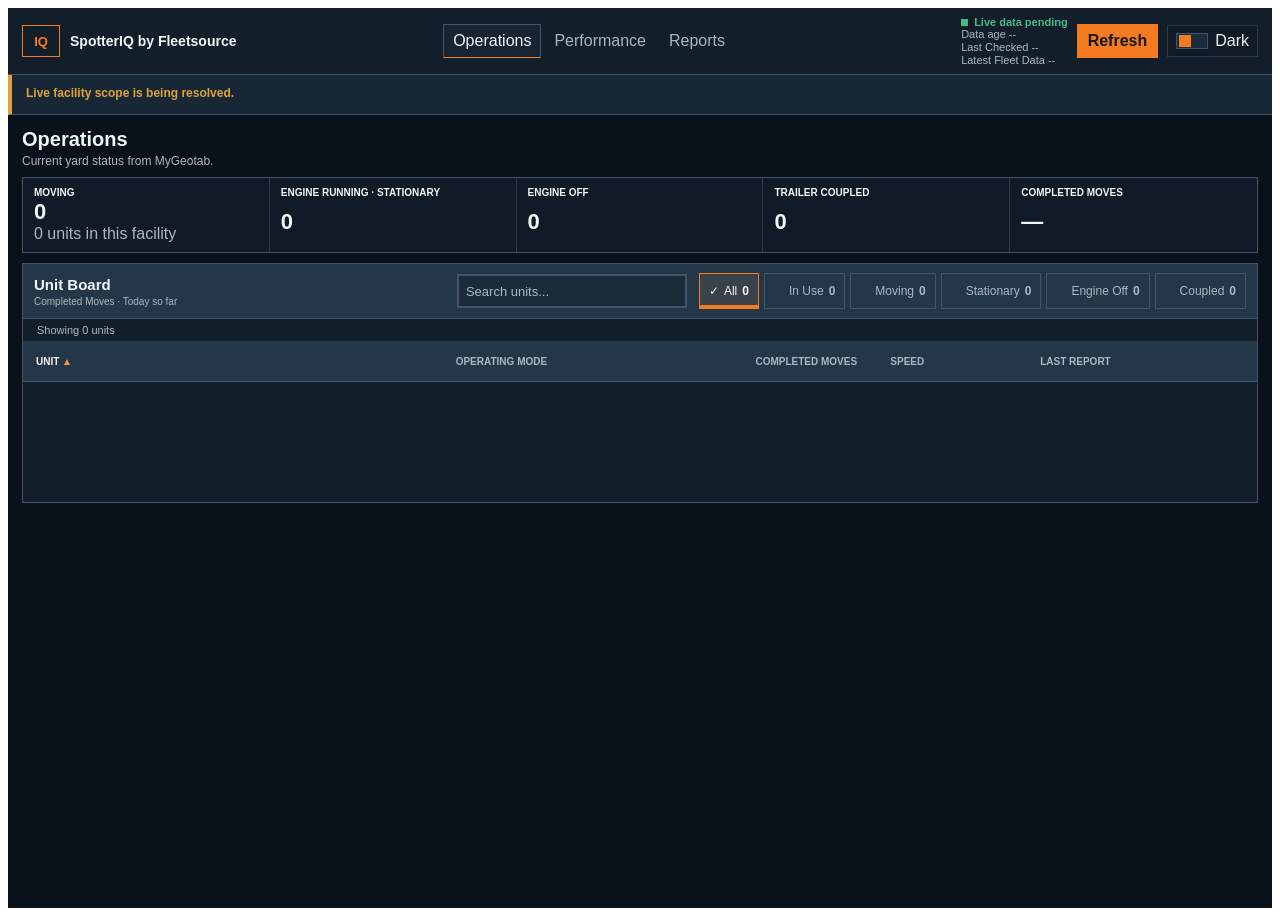
==== commit 25ea4388: "Deploy approved Operations board usability controls Private source: 7ac2e6529ac85890f9ec596b491dfa86" ====
--- a/indexwo1.html
+++ b/indexwo1.html
@@ -4,7 +4,7 @@
   <meta charset="UTF-8">
   <meta name="viewport" content="width=device-width, initial-scale=1.0">
   <title>SpotterIQ by Fleetsource</title>
-  <link rel="stylesheet" href="styles.css?v=4.0.0-report-range1">
+  <link rel="stylesheet" href="styles.css?v=4.0.0-operations-ux1">
 </head>
 <body>
   <div class="siq-app" data-theme="dark">
@@ -166,25 +166,34 @@
                 <h2 class="siq-section-title" id="siq-unit-board-title">Unit Board</h2>
                 <span class="siq-board-window" id="siq-operations-window-label">Completed Moves · Today so far</span>
               </div>
-              <div class="siq-board-filters" role="group" aria-label="Unit board filters">
-                <button class="siq-filter-button siq-filter-button--active" type="button" data-board-filter="all" aria-pressed="true">All states</button>
-                <button class="siq-filter-button" type="button" data-board-filter="moving" aria-pressed="false">Moving</button>
-                <button class="siq-filter-button" type="button" data-board-filter="idling" aria-pressed="false">Engine Running · Stationary</button>
-                <button class="siq-filter-button" type="button" data-board-filter="off" aria-pressed="false">Engine Off</button>
-                <button class="siq-filter-button" type="button" data-board-filter="coupled" aria-pressed="false">Trailer Coupled</button>
-              </div>
-            </div>
+              <div class="siq-board-controls">
+                <div class="siq-board-search">
+                  <input id="siq-board-search" type="search" placeholder="Search units..." aria-label="Search units or drivers" autocomplete="off">
+                  <button id="siq-board-search-clear" type="button" aria-label="Clear unit search" hidden>Clear</button>
+                </div>
+                <div class="siq-board-filters" role="group" aria-label="Unit board filters">
+                  <button class="siq-filter-button siq-filter-button--active" type="button" data-board-filter="all" aria-pressed="true">All <span data-filter-count>0</span></button>
+                  <button class="siq-filter-button" type="button" data-board-filter="inUse" aria-pressed="false">In Use <span data-filter-count>0</span></button>
+                  <button class="siq-filter-button" type="button" data-board-filter="moving" aria-pressed="false">Moving <span data-filter-count>0</span></button>
+                  <button class="siq-filter-button" type="button" data-board-filter="idling" aria-pressed="false" title="Engine Running · Stationary">Stationary <span data-filter-count>0</span></button>
+                  <button class="siq-filter-button" type="button" data-board-filter="off" aria-pressed="false">Engine Off <span data-filter-count>0</span></button>
+                  <button class="siq-filter-button" type="button" data-board-filter="coupled" aria-pressed="false">Coupled <span data-filter-count>0</span></button>
+                </div>
+              </div>
+            </div>
+            <p class="siq-board-status" id="siq-board-status" role="status" aria-live="polite" aria-atomic="true">Showing 0 units</p>
 
             <div class="siq-board-grid" role="table" aria-label="SpotterIQ unit board">
               <div class="siq-board-head" role="row">
-                <div role="columnheader">Unit</div>
-                <div role="columnheader">Operating Mode</div>
-                <div role="columnheader"><span>Completed</span><span>Moves</span></div>
-                <div role="columnheader">Speed</div>
-                <div role="columnheader">Last Report</div>
+                <div role="columnheader" aria-sort="ascending"><button type="button" data-board-sort="unit">Unit <span data-sort-arrow aria-hidden="true">▲</span></button></div>
+                <div role="columnheader" aria-sort="none"><button type="button" data-board-sort="state">Operating Mode <span data-sort-arrow aria-hidden="true"></span></button></div>
+                <div role="columnheader" aria-sort="none"><button type="button" data-board-sort="moves">Completed Moves <span data-sort-arrow aria-hidden="true"></span></button></div>
+                <div role="columnheader" aria-sort="none"><button type="button" data-board-sort="speed">Speed <span data-sort-arrow aria-hidden="true"></span></button></div>
+                <div role="columnheader" aria-sort="none"><button type="button" data-board-sort="report" title="Ascending: freshest first. Descending: oldest first.">Last Report <span data-sort-arrow aria-hidden="true"></span></button></div>
               </div>
               <div class="siq-board-body" id="siq-unit-board-body"></div>
             </div>
+            <p class="siq-empty-state" id="siq-board-no-matches" hidden>No units match. Clear search or choose All states.</p>
           </section>
 
           <aside class="siq-detail-drawer" id="siq-detail-drawer" aria-labelledby="siq-detail-title">
@@ -524,7 +533,7 @@
   <script src="core/historical-entitlement.js"></script>
   <script src="core/speed-evidence.js?v=4.0.0-towing1"></script>
   <script src="core/driver-attribution.js?v=4.0.0-driver-session1"></script>
-  <script src="core/management-reports.js?v=4.0.0-towing1"></script>
+  <script src="core/management-reports.js?v=4.0.0-driver-productivity2"></script>
   <script src="core/powertrain-faults.js"></script>
   <script src="core/group-reconciliation.js"></script>
   <script src="core/engine-hours.js"></script>
@@ -535,11 +544,11 @@
   <script src="core/performance.js"></script>
   <script src="core/timezone.js"></script>
   <script src="core/shifts.js"></script>
-  <script src="core/telemetry.js"></script>
+  <script src="core/telemetry.js?v=4.0.0-engine-off-latch1"></script>
   <script src="core/operational-states.js?v=4.0.0-ignition-authority1"></script>
   <script src="core/intervals.js"></script>
-  <script src="core/timeline.js?v=4.0.0-state-continuity2"></script>
-  <script src="core/shift-performance.js?v=4.0.0-towing1"></script>
+  <script src="core/timeline.js?v=4.0.0-engine-off-latch1"></script>
+  <script src="core/shift-performance.js?v=4.0.0-engine-off-latch1"></script>
   <script src="core/move-state-machine.js"></script>
   <script src="core/moves.js"></script>
   <script src="core/move-summaries.js"></script>
@@ -559,9 +568,9 @@
   <script src="controllers/operations-controller.js?v=4.0.0-operations-moves1"></script>
   <script src="controllers/performance-controller.js?v=4.0.0-state-continuity2"></script>
   <script src="controllers/reports-controller.js?v=4.0.0-report-range1"></script>
-  <script src="views/operations-view.js?v=4.0.0-operations-moves2"></script>
+  <script src="views/operations-view.js?v=4.0.0-operations-ux1"></script>
   <script src="views/performance-view.js?v=4.0.0-cumulative-idle1"></script>
-  <script src="views/reports-view.js?v=4.0.0-report-range1"></script>
+  <script src="views/reports-view.js?v=4.0.0-driver-productivity2"></script>
   <script src="views/commissioning-diagnostics.js"></script>
   <script src="app.js?v=4.0.0-report-range1"></script>
   <script src="mygeotab-entry.js?v=4.0.0-operations-moves1"></script>
--- a/styles.css
+++ b/styles.css
@@ -643,7 +643,8 @@
   background: var(--siq-surface-level-2);
 }
 
-.siq-board-toolbar {
+.siq-board-toolbar {
+  flex-wrap: wrap;
   justify-content: space-between;
   gap: 12px;
   min-height: 52px;
@@ -652,11 +653,81 @@
   border-bottom: 1px solid var(--siq-line-strong);
 }
 
-.siq-board-filters {
+.siq-board-filters {
   display: flex;
   gap: 5px;
-  flex-wrap: wrap;
-}
+  flex-wrap: wrap;
+}
+
+.siq-board-controls {
+  display: flex;
+  flex: 1 1 760px;
+  align-items: center;
+  justify-content: flex-end;
+  flex-wrap: wrap;
+  gap: 8px 12px;
+  min-width: 0;
+}
+
+.siq-board-search {
+  display: flex;
+  align-items: center;
+  flex: 0 1 230px;
+  min-width: 0;
+  border: 1px solid var(--siq-line-strong);
+  background: var(--siq-surface-control);
+}
+
+.siq-board-search input {
+  min-width: 0;
+  width: 100%;
+  min-height: 36px;
+  padding: 7px 9px;
+  border: 0;
+  background: transparent;
+  color: var(--siq-text);
+  font-size: 13px;
+}
+
+.siq-board-search input::placeholder { color: var(--siq-muted); }
+.siq-board-search button {
+  min-height: 36px;
+  border: 0;
+  background: transparent;
+  color: var(--siq-text);
+  cursor: pointer;
+}
+
+.siq-board-filters .siq-filter-button {
+  min-height: 36px;
+  font-size: 12px;
+  display: inline-flex;
+  align-items: center;
+  gap: 5px;
+  border-color: var(--siq-line-strong);
+}
+
+.siq-board-filters .siq-filter-button::before { content: ""; width: 10px; }
+.siq-board-filters .siq-filter-button--active {
+  border-color: var(--siq-accent);
+  box-shadow: inset 0 -3px var(--siq-accent);
+  background: var(--siq-selected);
+  color: var(--siq-text);
+}
+.siq-board-filters .siq-filter-button--active::before { content: "✓"; }
+.siq-board-filters [data-filter-count] { font-variant-numeric: tabular-nums; font-weight: 700; }
+.siq-board-status {
+  margin: 0;
+  padding: 5px 11px;
+  font-size: 11px;
+  color: var(--siq-muted);
+  border-left: 3px solid transparent;
+}
+.siq-board-status--filtered {
+  border-left-color: var(--siq-accent);
+  color: var(--siq-text);
+  background: var(--siq-selected);
+}
 
 .siq-board-grid {
   overflow-x: visible;
@@ -715,8 +786,26 @@
 }
 
 .siq-board-head > div {
+  padding: 0;
+}
+
+.siq-board-head button {
+  width: 100%;
+  min-height: 40px;
+  height: 100%;
   padding: 8px;
-}
+  border: 0;
+  background: transparent;
+  color: inherit;
+  font: inherit;
+  text-align: left;
+  text-transform: inherit;
+  cursor: pointer;
+}
+.siq-board-head button:hover { background: var(--siq-hover); color: var(--siq-text); }
+.siq-board-head > div [data-sort-arrow] { display: inline; color: var(--siq-accent-strong); }
+.siq-board-head [aria-sort="ascending"],
+.siq-board-head [aria-sort="descending"] { color: var(--siq-text); }
 
 .siq-board-head > div {
   text-align: left;
@@ -3138,21 +3227,39 @@
 }
 
 @media (max-width: 760px) {
-  .siq-board-head {
-    display: none;
+  .siq-board-head,
+  .siq-unit-row {
+    grid-template-columns: minmax(0, 1.1fr) minmax(0, 1.3fr) minmax(0, .8fr) minmax(0, 1fr);
   }
-
-  .siq-unit-row {
-    grid-template-columns: repeat(2, minmax(0, 1fr));
-    border-bottom: 8px solid var(--siq-surface-level-3);
+  .siq-board-head button { padding: 5px; min-height: 44px; font-size: 9px; }
+  .siq-board-head > div:nth-child(4),
+  .siq-unit-row > .siq-number-cell { display: none; }
+  .siq-unit-row > .siq-unit-row__unit { grid-column: auto; }
+  .siq-unit-row > .siq-unit-row__unit strong { font-size: 13px; }
+  .siq-unit-row .siq-unit-row__driver { flex-wrap: wrap; gap: 2px; font-size: 10px; }
+  .siq-unit-row .siq-unit-row__driver-value { white-space: normal; }
+  .siq-unit-row .siq-state-text__primary { font-size: 11px; }
+  .siq-unit-row .siq-state-text__qualifier { font-size: 10px; }
+  .siq-unit-row .siq-report-cell { font-size: 10px; flex-wrap: wrap; gap: 4px; }
+  .siq-unit-row > .siq-state-cell {
+    display: grid;
+    grid-template-columns: 3px minmax(0, 1fr);
+    align-content: center;
+    gap: 3px 4px;
   }
-
-  .siq-unit-row__unit,
+  .siq-unit-row .siq-state-rail { grid-row: 1 / 3; }
+  .siq-unit-row .siq-state-duration { grid-column: 2; margin: 0; }
+  .siq-board-controls { justify-content: flex-start; }
+  .siq-board-search { flex-basis: 100%; }
+  .siq-board-filters .siq-filter-button,
+  .siq-board-search input,
+  .siq-board-search button { min-height: 44px; }
   .siq-unit-row__secondary {
     grid-column: 1 / -1;
   }
 
   .siq-unit-row > span {
+    padding: 6px 4px;
     border-bottom: 1px solid color-mix(in srgb, var(--siq-line) 55%, transparent);
   }
 
@@ -3982,6 +4089,65 @@
 .siq-report-details--full-width[open] {
   width: 100%;
   min-width: 0;
+}
+
+/* Driver controls and activity use the loaded report; range controls are separate. */
+.siq-driver-controls { display: flex; align-items: end; gap: 10px; margin-bottom: 8px; }
+.siq-driver-control { display: grid; gap: 4px; color: var(--siq-muted); font-size: 11px; }
+.siq-driver-control:first-child { flex: 1; max-width: 320px; }
+.siq-driver-control input, .siq-driver-control select {
+  min-width: 0; height: 32px; padding: 5px 9px; border: 1px solid var(--siq-line-strong);
+  border-radius: 5px; background: var(--siq-surface-level-3); color: var(--siq-text); font: inherit;
+}
+.siq-driver-control input:focus-visible, .siq-driver-control select:focus-visible {
+  outline: 2px solid var(--siq-accent); outline-offset: 2px;
+}
+.siq-driver-count { margin: 0 0 7px auto; color: var(--siq-muted); font-size: 12px; white-space: nowrap; }
+.siq-driver-selection-note { margin: 0 0 10px; color: var(--siq-muted); font-size: 11px; }
+.siq-driver-unattributed { padding: 10px 12px; margin-bottom: 12px; border: 1px solid var(--siq-line-strong); border-radius: 6px; }
+.siq-driver-unattributed h3 { margin: 0; font-size: 13px; }
+.siq-driver-unattributed p { margin: 3px 0 8px; font-size: 11px; color: var(--siq-muted); }
+.siq-driver-unattributed-metrics { display: grid; grid-template-columns: repeat(5, minmax(0, 1fr)); gap: 6px 18px; }
+.siq-driver-unattributed-metrics .siq-report-detail-metric { display: grid; gap: 3px; }
+.siq-driver-table > table > tbody > tr > td { padding: 7px 9px; }
+.siq-driver-table > table > thead > tr > th { padding: 8px 9px; }
+.siq-driver-detail-name { margin: 0; font-size: 14px; }
+.siq-driver-activity-mobile { display: none; }
+.siq-driver-table .siq-report-detail-sections { white-space: normal; }
+@media screen and (max-width: 620px) {
+  .siq-driver-controls { flex-wrap: wrap; }
+  .siq-driver-control:first-child { flex-basis: 100%; max-width: none; }
+  .siq-driver-control { flex: 1; }
+  .siq-driver-count { flex-basis: 100%; margin: 0; }
+  .siq-driver-unattributed-metrics { grid-template-columns: repeat(2, minmax(0, 1fr)); }
+  .siq-driver-table > table { min-width: 0; table-layout: fixed; font-size: 11px; }
+  .siq-driver-table > table > thead > tr > th { white-space: normal; padding: 7px 4px; font-size: 9px; }
+  .siq-driver-table > table > tbody > tr > td { padding: 7px 4px; white-space: normal; overflow-wrap: anywhere; }
+  .siq-driver-table > table > thead > tr > th:first-child { width: 24%; }
+  .siq-driver-table > table > thead > tr > th:nth-child(2) { width: 18%; }
+  .siq-driver-table > table > thead > tr > th:nth-child(3) { width: 12%; }
+  .siq-driver-table > table > thead > tr > th:nth-child(6) { width: 30%; font-size: 0; }
+  .siq-driver-table > table > thead > tr > th:nth-child(6)::after { content: "Moving / Idle"; font-size: 9px; }
+  .siq-driver-table > table > thead > tr > th:last-child { width: 16%; }
+  .siq-driver-table .siq-report-details summary { font-size: 0; }
+  .siq-driver-table .siq-report-details summary::after { content: "Details"; font-size: 10px; }
+  .siq-driver-table .siq-report-details[open] summary::after { content: "Close details"; }
+  .siq-driver-idle-desktop { display: none; }
+  .siq-driver-activity-mobile { display: grid; gap: 3px; font-size: 10px; white-space: nowrap; }
+  .siq-driver-table > table > thead > tr > th:nth-child(4),
+  .siq-driver-table > table > thead > tr > th:nth-child(5),
+  .siq-driver-table > table > thead > tr > th:nth-child(7),
+  .siq-driver-table > table > thead > tr > th:nth-child(8),
+  .siq-driver-table > table > tbody > tr > td:nth-child(4),
+  .siq-driver-table > table > tbody > tr > td:nth-child(5),
+  .siq-driver-table > table > tbody > tr > td:nth-child(7),
+  .siq-driver-table > table > tbody > tr > td:nth-child(8) { display: none; }
+  .siq-driver-table .siq-report-detail-grid { grid-template-columns: repeat(2, minmax(0, 1fr)); }
+}
+@media print {
+  .siq-driver-controls { display: none !important; }
+  .siq-driver-unattributed { break-inside: avoid; color: #17212b; border-color: #8f99a1; }
+  .siq-driver-unattributed p, .siq-driver-selection-note { color: #39434c; }
 }
 
 .siq-report-detail-sections {
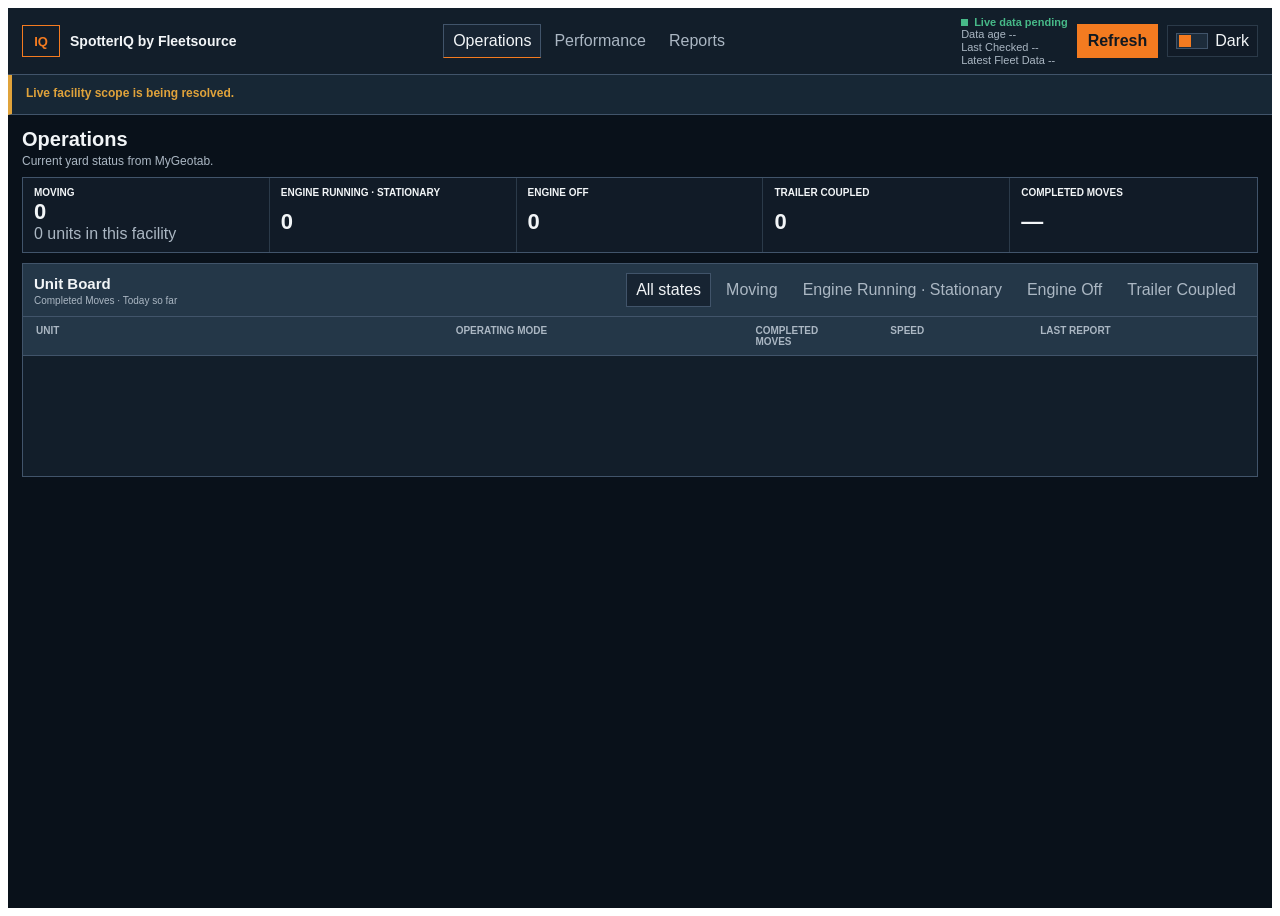
==== commit 09fcf2f2: "Revert "Deploy approved Operations board usability controls" This reverts commit 25ea43881c3b0c0e0b1" ====
--- a/indexwo1.html
+++ b/indexwo1.html
@@ -4,7 +4,7 @@
   <meta charset="UTF-8">
   <meta name="viewport" content="width=device-width, initial-scale=1.0">
   <title>SpotterIQ by Fleetsource</title>
-  <link rel="stylesheet" href="styles.css?v=4.0.0-operations-ux1">
+  <link rel="stylesheet" href="styles.css?v=4.0.0-driver-productivity2">
 </head>
 <body>
   <div class="siq-app" data-theme="dark">
@@ -166,34 +166,25 @@
                 <h2 class="siq-section-title" id="siq-unit-board-title">Unit Board</h2>
                 <span class="siq-board-window" id="siq-operations-window-label">Completed Moves · Today so far</span>
               </div>
-              <div class="siq-board-controls">
-                <div class="siq-board-search">
-                  <input id="siq-board-search" type="search" placeholder="Search units..." aria-label="Search units or drivers" autocomplete="off">
-                  <button id="siq-board-search-clear" type="button" aria-label="Clear unit search" hidden>Clear</button>
-                </div>
-                <div class="siq-board-filters" role="group" aria-label="Unit board filters">
-                  <button class="siq-filter-button siq-filter-button--active" type="button" data-board-filter="all" aria-pressed="true">All <span data-filter-count>0</span></button>
-                  <button class="siq-filter-button" type="button" data-board-filter="inUse" aria-pressed="false">In Use <span data-filter-count>0</span></button>
-                  <button class="siq-filter-button" type="button" data-board-filter="moving" aria-pressed="false">Moving <span data-filter-count>0</span></button>
-                  <button class="siq-filter-button" type="button" data-board-filter="idling" aria-pressed="false" title="Engine Running · Stationary">Stationary <span data-filter-count>0</span></button>
-                  <button class="siq-filter-button" type="button" data-board-filter="off" aria-pressed="false">Engine Off <span data-filter-count>0</span></button>
-                  <button class="siq-filter-button" type="button" data-board-filter="coupled" aria-pressed="false">Coupled <span data-filter-count>0</span></button>
-                </div>
-              </div>
-            </div>
-            <p class="siq-board-status" id="siq-board-status" role="status" aria-live="polite" aria-atomic="true">Showing 0 units</p>
+              <div class="siq-board-filters" role="group" aria-label="Unit board filters">
+                <button class="siq-filter-button siq-filter-button--active" type="button" data-board-filter="all" aria-pressed="true">All states</button>
+                <button class="siq-filter-button" type="button" data-board-filter="moving" aria-pressed="false">Moving</button>
+                <button class="siq-filter-button" type="button" data-board-filter="idling" aria-pressed="false">Engine Running · Stationary</button>
+                <button class="siq-filter-button" type="button" data-board-filter="off" aria-pressed="false">Engine Off</button>
+                <button class="siq-filter-button" type="button" data-board-filter="coupled" aria-pressed="false">Trailer Coupled</button>
+              </div>
+            </div>
 
             <div class="siq-board-grid" role="table" aria-label="SpotterIQ unit board">
               <div class="siq-board-head" role="row">
-                <div role="columnheader" aria-sort="ascending"><button type="button" data-board-sort="unit">Unit <span data-sort-arrow aria-hidden="true">▲</span></button></div>
-                <div role="columnheader" aria-sort="none"><button type="button" data-board-sort="state">Operating Mode <span data-sort-arrow aria-hidden="true"></span></button></div>
-                <div role="columnheader" aria-sort="none"><button type="button" data-board-sort="moves">Completed Moves <span data-sort-arrow aria-hidden="true"></span></button></div>
-                <div role="columnheader" aria-sort="none"><button type="button" data-board-sort="speed">Speed <span data-sort-arrow aria-hidden="true"></span></button></div>
-                <div role="columnheader" aria-sort="none"><button type="button" data-board-sort="report" title="Ascending: freshest first. Descending: oldest first.">Last Report <span data-sort-arrow aria-hidden="true"></span></button></div>
+                <div role="columnheader">Unit</div>
+                <div role="columnheader">Operating Mode</div>
+                <div role="columnheader"><span>Completed</span><span>Moves</span></div>
+                <div role="columnheader">Speed</div>
+                <div role="columnheader">Last Report</div>
               </div>
               <div class="siq-board-body" id="siq-unit-board-body"></div>
             </div>
-            <p class="siq-empty-state" id="siq-board-no-matches" hidden>No units match. Clear search or choose All states.</p>
           </section>
 
           <aside class="siq-detail-drawer" id="siq-detail-drawer" aria-labelledby="siq-detail-title">
@@ -568,7 +559,7 @@
   <script src="controllers/operations-controller.js?v=4.0.0-operations-moves1"></script>
   <script src="controllers/performance-controller.js?v=4.0.0-state-continuity2"></script>
   <script src="controllers/reports-controller.js?v=4.0.0-report-range1"></script>
-  <script src="views/operations-view.js?v=4.0.0-operations-ux1"></script>
+  <script src="views/operations-view.js?v=4.0.0-operations-moves2"></script>
   <script src="views/performance-view.js?v=4.0.0-cumulative-idle1"></script>
   <script src="views/reports-view.js?v=4.0.0-driver-productivity2"></script>
   <script src="views/commissioning-diagnostics.js"></script>
--- a/styles.css
+++ b/styles.css
@@ -643,8 +643,7 @@
   background: var(--siq-surface-level-2);
 }
 
-.siq-board-toolbar {
-  flex-wrap: wrap;
+.siq-board-toolbar {
   justify-content: space-between;
   gap: 12px;
   min-height: 52px;
@@ -653,81 +652,11 @@
   border-bottom: 1px solid var(--siq-line-strong);
 }
 
-.siq-board-filters {
+.siq-board-filters {
   display: flex;
   gap: 5px;
-  flex-wrap: wrap;
-}
-
-.siq-board-controls {
-  display: flex;
-  flex: 1 1 760px;
-  align-items: center;
-  justify-content: flex-end;
-  flex-wrap: wrap;
-  gap: 8px 12px;
-  min-width: 0;
-}
-
-.siq-board-search {
-  display: flex;
-  align-items: center;
-  flex: 0 1 230px;
-  min-width: 0;
-  border: 1px solid var(--siq-line-strong);
-  background: var(--siq-surface-control);
-}
-
-.siq-board-search input {
-  min-width: 0;
-  width: 100%;
-  min-height: 36px;
-  padding: 7px 9px;
-  border: 0;
-  background: transparent;
-  color: var(--siq-text);
-  font-size: 13px;
-}
-
-.siq-board-search input::placeholder { color: var(--siq-muted); }
-.siq-board-search button {
-  min-height: 36px;
-  border: 0;
-  background: transparent;
-  color: var(--siq-text);
-  cursor: pointer;
-}
-
-.siq-board-filters .siq-filter-button {
-  min-height: 36px;
-  font-size: 12px;
-  display: inline-flex;
-  align-items: center;
-  gap: 5px;
-  border-color: var(--siq-line-strong);
-}
-
-.siq-board-filters .siq-filter-button::before { content: ""; width: 10px; }
-.siq-board-filters .siq-filter-button--active {
-  border-color: var(--siq-accent);
-  box-shadow: inset 0 -3px var(--siq-accent);
-  background: var(--siq-selected);
-  color: var(--siq-text);
-}
-.siq-board-filters .siq-filter-button--active::before { content: "✓"; }
-.siq-board-filters [data-filter-count] { font-variant-numeric: tabular-nums; font-weight: 700; }
-.siq-board-status {
-  margin: 0;
-  padding: 5px 11px;
-  font-size: 11px;
-  color: var(--siq-muted);
-  border-left: 3px solid transparent;
-}
-.siq-board-status--filtered {
-  border-left-color: var(--siq-accent);
-  color: var(--siq-text);
-  background: var(--siq-selected);
-}
+  flex-wrap: wrap;
+}
 
 .siq-board-grid {
   overflow-x: visible;
@@ -786,26 +715,8 @@
 }
 
 .siq-board-head > div {
-  padding: 0;
-}
-
-.siq-board-head button {
-  width: 100%;
-  min-height: 40px;
-  height: 100%;
   padding: 8px;
-  border: 0;
-  background: transparent;
-  color: inherit;
-  font: inherit;
-  text-align: left;
-  text-transform: inherit;
-  cursor: pointer;
-}
-.siq-board-head button:hover { background: var(--siq-hover); color: var(--siq-text); }
-.siq-board-head > div [data-sort-arrow] { display: inline; color: var(--siq-accent-strong); }
-.siq-board-head [aria-sort="ascending"],
-.siq-board-head [aria-sort="descending"] { color: var(--siq-text); }
+}
 
 .siq-board-head > div {
   text-align: left;
@@ -3227,39 +3138,21 @@
 }
 
 @media (max-width: 760px) {
-  .siq-board-head,
+  .siq-board-head {
+    display: none;
+  }
+
   .siq-unit-row {
-    grid-template-columns: minmax(0, 1.1fr) minmax(0, 1.3fr) minmax(0, .8fr) minmax(0, 1fr);
-  }
-  .siq-board-head button { padding: 5px; min-height: 44px; font-size: 9px; }
-  .siq-board-head > div:nth-child(4),
-  .siq-unit-row > .siq-number-cell { display: none; }
-  .siq-unit-row > .siq-unit-row__unit { grid-column: auto; }
-  .siq-unit-row > .siq-unit-row__unit strong { font-size: 13px; }
-  .siq-unit-row .siq-unit-row__driver { flex-wrap: wrap; gap: 2px; font-size: 10px; }
-  .siq-unit-row .siq-unit-row__driver-value { white-space: normal; }
-  .siq-unit-row .siq-state-text__primary { font-size: 11px; }
-  .siq-unit-row .siq-state-text__qualifier { font-size: 10px; }
-  .siq-unit-row .siq-report-cell { font-size: 10px; flex-wrap: wrap; gap: 4px; }
-  .siq-unit-row > .siq-state-cell {
-    display: grid;
-    grid-template-columns: 3px minmax(0, 1fr);
-    align-content: center;
-    gap: 3px 4px;
-  }
-  .siq-unit-row .siq-state-rail { grid-row: 1 / 3; }
-  .siq-unit-row .siq-state-duration { grid-column: 2; margin: 0; }
-  .siq-board-controls { justify-content: flex-start; }
-  .siq-board-search { flex-basis: 100%; }
-  .siq-board-filters .siq-filter-button,
-  .siq-board-search input,
-  .siq-board-search button { min-height: 44px; }
+    grid-template-columns: repeat(2, minmax(0, 1fr));
+    border-bottom: 8px solid var(--siq-surface-level-3);
+  }
+
+  .siq-unit-row__unit,
   .siq-unit-row__secondary {
     grid-column: 1 / -1;
   }
 
   .siq-unit-row > span {
-    padding: 6px 4px;
     border-bottom: 1px solid color-mix(in srgb, var(--siq-line) 55%, transparent);
   }
 
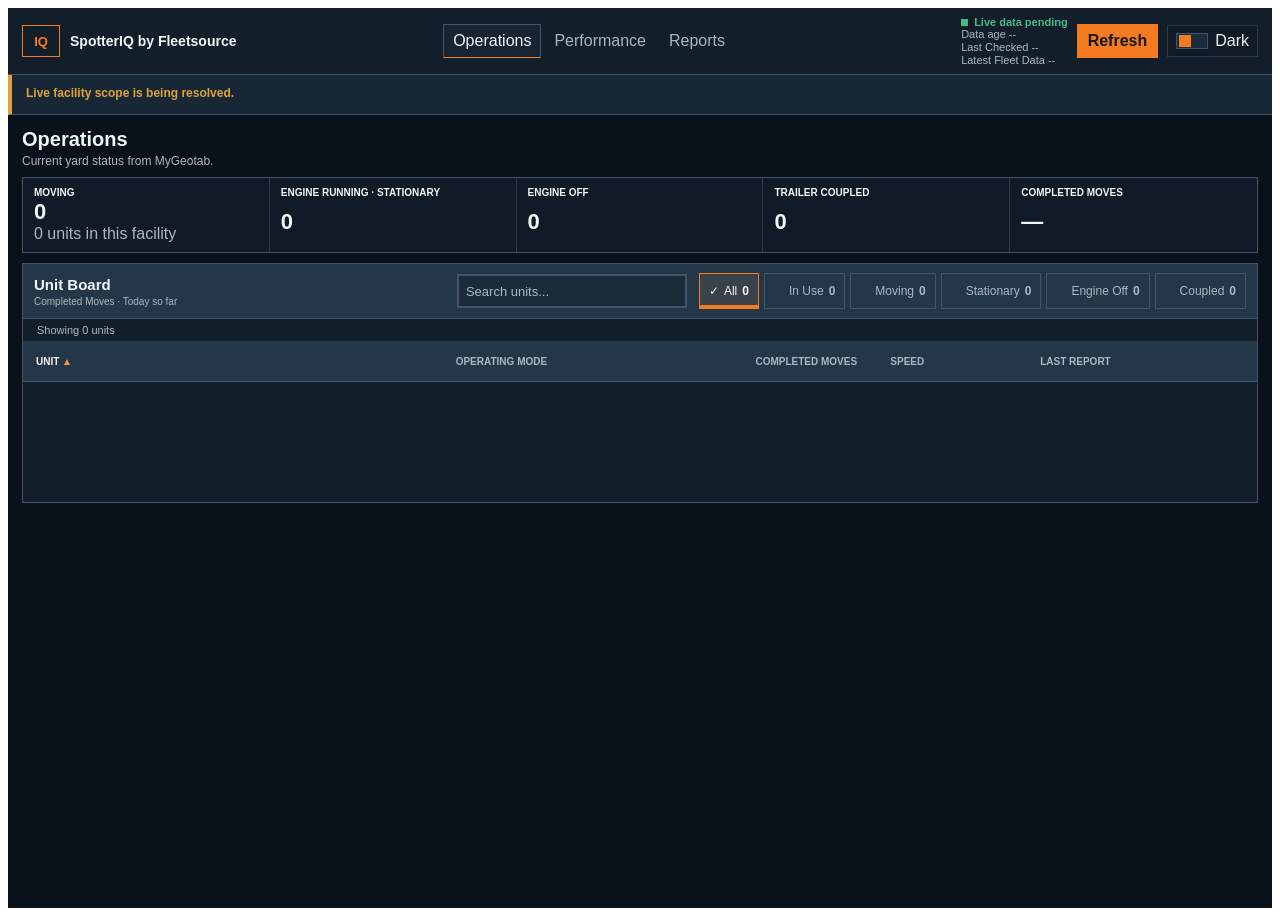
==== commit fe370ee4: "Reapply "Deploy approved Operations board usability controls" This reverts commit 09fcf2f2dfae4f2840" ====
--- a/indexwo1.html
+++ b/indexwo1.html
@@ -4,7 +4,7 @@
   <meta charset="UTF-8">
   <meta name="viewport" content="width=device-width, initial-scale=1.0">
   <title>SpotterIQ by Fleetsource</title>
-  <link rel="stylesheet" href="styles.css?v=4.0.0-driver-productivity2">
+  <link rel="stylesheet" href="styles.css?v=4.0.0-operations-ux1">
 </head>
 <body>
   <div class="siq-app" data-theme="dark">
@@ -166,25 +166,34 @@
                 <h2 class="siq-section-title" id="siq-unit-board-title">Unit Board</h2>
                 <span class="siq-board-window" id="siq-operations-window-label">Completed Moves · Today so far</span>
               </div>
-              <div class="siq-board-filters" role="group" aria-label="Unit board filters">
-                <button class="siq-filter-button siq-filter-button--active" type="button" data-board-filter="all" aria-pressed="true">All states</button>
-                <button class="siq-filter-button" type="button" data-board-filter="moving" aria-pressed="false">Moving</button>
-                <button class="siq-filter-button" type="button" data-board-filter="idling" aria-pressed="false">Engine Running · Stationary</button>
-                <button class="siq-filter-button" type="button" data-board-filter="off" aria-pressed="false">Engine Off</button>
-                <button class="siq-filter-button" type="button" data-board-filter="coupled" aria-pressed="false">Trailer Coupled</button>
-              </div>
-            </div>
+              <div class="siq-board-controls">
+                <div class="siq-board-search">
+                  <input id="siq-board-search" type="search" placeholder="Search units..." aria-label="Search units or drivers" autocomplete="off">
+                  <button id="siq-board-search-clear" type="button" aria-label="Clear unit search" hidden>Clear</button>
+                </div>
+                <div class="siq-board-filters" role="group" aria-label="Unit board filters">
+                  <button class="siq-filter-button siq-filter-button--active" type="button" data-board-filter="all" aria-pressed="true">All <span data-filter-count>0</span></button>
+                  <button class="siq-filter-button" type="button" data-board-filter="inUse" aria-pressed="false">In Use <span data-filter-count>0</span></button>
+                  <button class="siq-filter-button" type="button" data-board-filter="moving" aria-pressed="false">Moving <span data-filter-count>0</span></button>
+                  <button class="siq-filter-button" type="button" data-board-filter="idling" aria-pressed="false" title="Engine Running · Stationary">Stationary <span data-filter-count>0</span></button>
+                  <button class="siq-filter-button" type="button" data-board-filter="off" aria-pressed="false">Engine Off <span data-filter-count>0</span></button>
+                  <button class="siq-filter-button" type="button" data-board-filter="coupled" aria-pressed="false">Coupled <span data-filter-count>0</span></button>
+                </div>
+              </div>
+            </div>
+            <p class="siq-board-status" id="siq-board-status" role="status" aria-live="polite" aria-atomic="true">Showing 0 units</p>
 
             <div class="siq-board-grid" role="table" aria-label="SpotterIQ unit board">
               <div class="siq-board-head" role="row">
-                <div role="columnheader">Unit</div>
-                <div role="columnheader">Operating Mode</div>
-                <div role="columnheader"><span>Completed</span><span>Moves</span></div>
-                <div role="columnheader">Speed</div>
-                <div role="columnheader">Last Report</div>
+                <div role="columnheader" aria-sort="ascending"><button type="button" data-board-sort="unit">Unit <span data-sort-arrow aria-hidden="true">▲</span></button></div>
+                <div role="columnheader" aria-sort="none"><button type="button" data-board-sort="state">Operating Mode <span data-sort-arrow aria-hidden="true"></span></button></div>
+                <div role="columnheader" aria-sort="none"><button type="button" data-board-sort="moves">Completed Moves <span data-sort-arrow aria-hidden="true"></span></button></div>
+                <div role="columnheader" aria-sort="none"><button type="button" data-board-sort="speed">Speed <span data-sort-arrow aria-hidden="true"></span></button></div>
+                <div role="columnheader" aria-sort="none"><button type="button" data-board-sort="report" title="Ascending: freshest first. Descending: oldest first.">Last Report <span data-sort-arrow aria-hidden="true"></span></button></div>
               </div>
               <div class="siq-board-body" id="siq-unit-board-body"></div>
             </div>
+            <p class="siq-empty-state" id="siq-board-no-matches" hidden>No units match. Clear search or choose All states.</p>
           </section>
 
           <aside class="siq-detail-drawer" id="siq-detail-drawer" aria-labelledby="siq-detail-title">
@@ -559,7 +568,7 @@
   <script src="controllers/operations-controller.js?v=4.0.0-operations-moves1"></script>
   <script src="controllers/performance-controller.js?v=4.0.0-state-continuity2"></script>
   <script src="controllers/reports-controller.js?v=4.0.0-report-range1"></script>
-  <script src="views/operations-view.js?v=4.0.0-operations-moves2"></script>
+  <script src="views/operations-view.js?v=4.0.0-operations-ux1"></script>
   <script src="views/performance-view.js?v=4.0.0-cumulative-idle1"></script>
   <script src="views/reports-view.js?v=4.0.0-driver-productivity2"></script>
   <script src="views/commissioning-diagnostics.js"></script>
--- a/styles.css
+++ b/styles.css
@@ -643,7 +643,8 @@
   background: var(--siq-surface-level-2);
 }
 
-.siq-board-toolbar {
+.siq-board-toolbar {
+  flex-wrap: wrap;
   justify-content: space-between;
   gap: 12px;
   min-height: 52px;
@@ -652,11 +653,81 @@
   border-bottom: 1px solid var(--siq-line-strong);
 }
 
-.siq-board-filters {
+.siq-board-filters {
   display: flex;
   gap: 5px;
-  flex-wrap: wrap;
-}
+  flex-wrap: wrap;
+}
+
+.siq-board-controls {
+  display: flex;
+  flex: 1 1 760px;
+  align-items: center;
+  justify-content: flex-end;
+  flex-wrap: wrap;
+  gap: 8px 12px;
+  min-width: 0;
+}
+
+.siq-board-search {
+  display: flex;
+  align-items: center;
+  flex: 0 1 230px;
+  min-width: 0;
+  border: 1px solid var(--siq-line-strong);
+  background: var(--siq-surface-control);
+}
+
+.siq-board-search input {
+  min-width: 0;
+  width: 100%;
+  min-height: 36px;
+  padding: 7px 9px;
+  border: 0;
+  background: transparent;
+  color: var(--siq-text);
+  font-size: 13px;
+}
+
+.siq-board-search input::placeholder { color: var(--siq-muted); }
+.siq-board-search button {
+  min-height: 36px;
+  border: 0;
+  background: transparent;
+  color: var(--siq-text);
+  cursor: pointer;
+}
+
+.siq-board-filters .siq-filter-button {
+  min-height: 36px;
+  font-size: 12px;
+  display: inline-flex;
+  align-items: center;
+  gap: 5px;
+  border-color: var(--siq-line-strong);
+}
+
+.siq-board-filters .siq-filter-button::before { content: ""; width: 10px; }
+.siq-board-filters .siq-filter-button--active {
+  border-color: var(--siq-accent);
+  box-shadow: inset 0 -3px var(--siq-accent);
+  background: var(--siq-selected);
+  color: var(--siq-text);
+}
+.siq-board-filters .siq-filter-button--active::before { content: "✓"; }
+.siq-board-filters [data-filter-count] { font-variant-numeric: tabular-nums; font-weight: 700; }
+.siq-board-status {
+  margin: 0;
+  padding: 5px 11px;
+  font-size: 11px;
+  color: var(--siq-muted);
+  border-left: 3px solid transparent;
+}
+.siq-board-status--filtered {
+  border-left-color: var(--siq-accent);
+  color: var(--siq-text);
+  background: var(--siq-selected);
+}
 
 .siq-board-grid {
   overflow-x: visible;
@@ -715,8 +786,26 @@
 }
 
 .siq-board-head > div {
+  padding: 0;
+}
+
+.siq-board-head button {
+  width: 100%;
+  min-height: 40px;
+  height: 100%;
   padding: 8px;
-}
+  border: 0;
+  background: transparent;
+  color: inherit;
+  font: inherit;
+  text-align: left;
+  text-transform: inherit;
+  cursor: pointer;
+}
+.siq-board-head button:hover { background: var(--siq-hover); color: var(--siq-text); }
+.siq-board-head > div [data-sort-arrow] { display: inline; color: var(--siq-accent-strong); }
+.siq-board-head [aria-sort="ascending"],
+.siq-board-head [aria-sort="descending"] { color: var(--siq-text); }
 
 .siq-board-head > div {
   text-align: left;
@@ -3138,21 +3227,39 @@
 }
 
 @media (max-width: 760px) {
-  .siq-board-head {
-    display: none;
+  .siq-board-head,
+  .siq-unit-row {
+    grid-template-columns: minmax(0, 1.1fr) minmax(0, 1.3fr) minmax(0, .8fr) minmax(0, 1fr);
   }
-
-  .siq-unit-row {
-    grid-template-columns: repeat(2, minmax(0, 1fr));
-    border-bottom: 8px solid var(--siq-surface-level-3);
+  .siq-board-head button { padding: 5px; min-height: 44px; font-size: 9px; }
+  .siq-board-head > div:nth-child(4),
+  .siq-unit-row > .siq-number-cell { display: none; }
+  .siq-unit-row > .siq-unit-row__unit { grid-column: auto; }
+  .siq-unit-row > .siq-unit-row__unit strong { font-size: 13px; }
+  .siq-unit-row .siq-unit-row__driver { flex-wrap: wrap; gap: 2px; font-size: 10px; }
+  .siq-unit-row .siq-unit-row__driver-value { white-space: normal; }
+  .siq-unit-row .siq-state-text__primary { font-size: 11px; }
+  .siq-unit-row .siq-state-text__qualifier { font-size: 10px; }
+  .siq-unit-row .siq-report-cell { font-size: 10px; flex-wrap: wrap; gap: 4px; }
+  .siq-unit-row > .siq-state-cell {
+    display: grid;
+    grid-template-columns: 3px minmax(0, 1fr);
+    align-content: center;
+    gap: 3px 4px;
   }
-
-  .siq-unit-row__unit,
+  .siq-unit-row .siq-state-rail { grid-row: 1 / 3; }
+  .siq-unit-row .siq-state-duration { grid-column: 2; margin: 0; }
+  .siq-board-controls { justify-content: flex-start; }
+  .siq-board-search { flex-basis: 100%; }
+  .siq-board-filters .siq-filter-button,
+  .siq-board-search input,
+  .siq-board-search button { min-height: 44px; }
   .siq-unit-row__secondary {
     grid-column: 1 / -1;
   }
 
   .siq-unit-row > span {
+    padding: 6px 4px;
     border-bottom: 1px solid color-mix(in srgb, var(--siq-line) 55%, transparent);
   }
 
